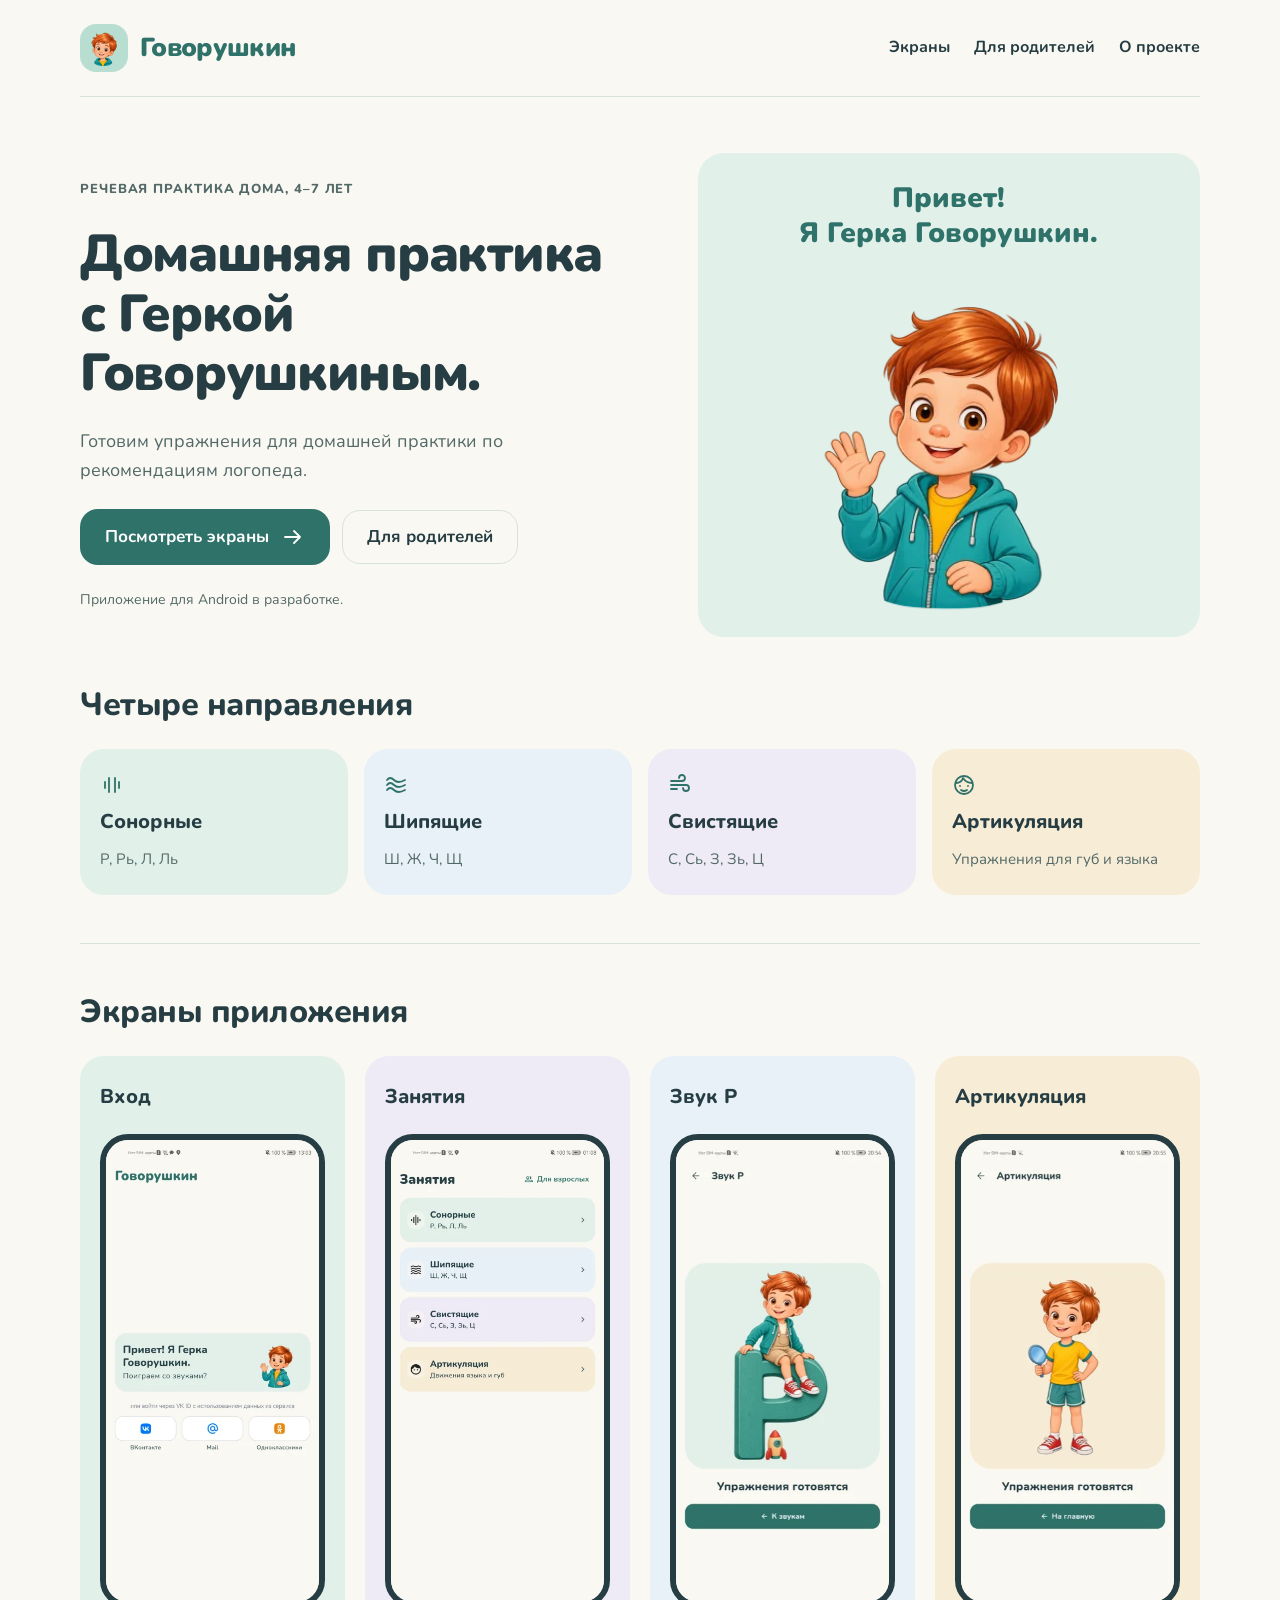
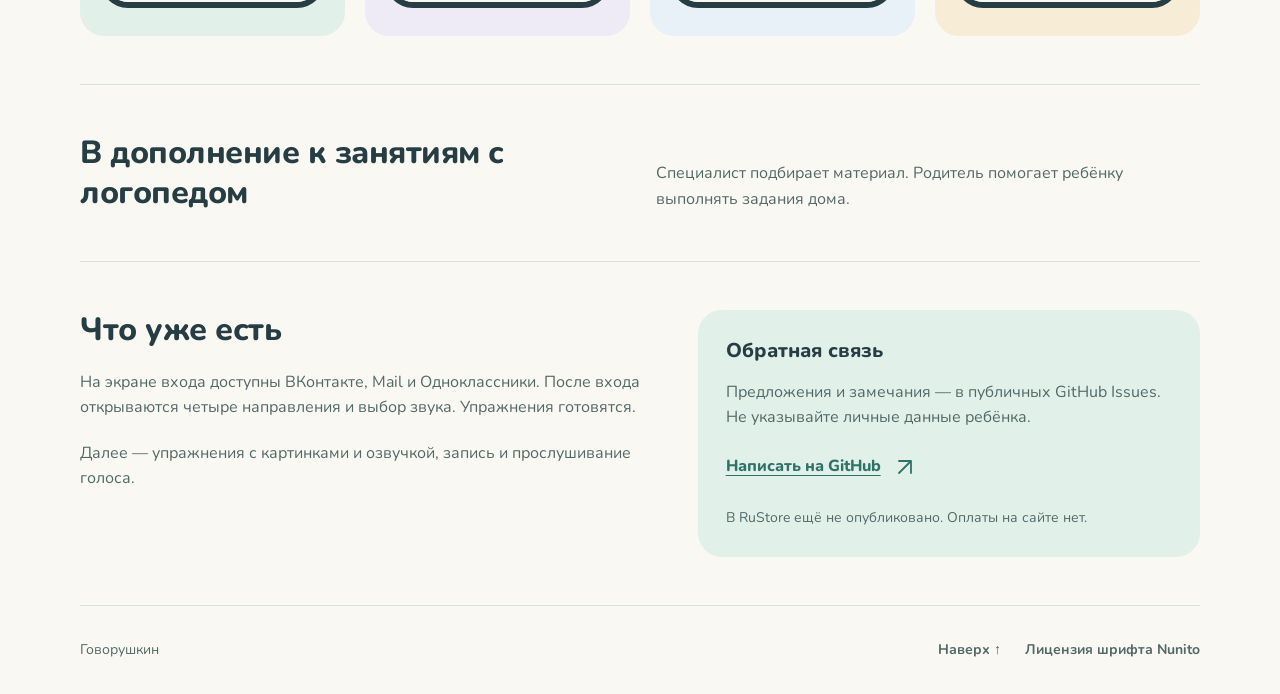
==== public/index.html @ 426e4b07 "docs(site): show native VK ID sign-in" ====
<!doctype html>
<html lang="ru">
  <head>
    <meta charset="utf-8">
    <meta name="viewport" content="width=device-width, initial-scale=1">
    <meta name="color-scheme" content="light dark">
    <meta name="theme-color" content="#faf8f2" media="(prefers-color-scheme: light)">
    <meta name="theme-color" content="#172623" media="(prefers-color-scheme: dark)">
    <title>Говорушкин — домашняя речевая практика</title>
    <meta name="description" content="«Говорушкин» — Android-приложение для домашней речевой практики детей 4–7 лет по рекомендациям логопеда. Проект в разработке.">
    <link rel="canonical" href="https://4ictota.github.io/govorushkin/">
    <meta property="og:type" content="website">
    <meta property="og:locale" content="ru_RU">
    <meta property="og:title" content="Говорушкин — домашняя речевая практика">
    <meta property="og:description" content="Приложение для домашней речевой практики детей 4–7 лет. Вход родителя, знакомство с Геркой Говорушкиным и четыре направления занятий.">
    <meta property="og:url" content="https://4ictota.github.io/govorushkin/">
    <meta property="og:image" content="https://4ictota.github.io/govorushkin/assets/icon.png">
    <meta property="og:image:width" content="192">
    <meta property="og:image:height" content="192">
    <meta property="og:image:alt" content="Герка Говорушкин — рыжий мальчик на мятном фоне">
    <link rel="icon" href="./assets/icon.png" type="image/png">
    <link rel="apple-touch-icon" href="./assets/icon.png">
    <link rel="preload" href="./assets/fonts/Nunito.ttf" as="font" type="font/ttf" crossorigin>
    <link rel="stylesheet" href="./styles.css">
  </head>
  <body id="top">
    <a class="skip-link" href="#main">Перейти к содержанию</a>
    <div class="page-shell">
      <header class="site-header">
        <a class="brand" href="#top" aria-label="Говорушкин — в начало страницы">
          <img src="./assets/icon.png" alt="" width="48" height="48">
          <span>Говорушкин</span>
        </a>
        <nav aria-label="Основная навигация">
          <a href="#screens">Экраны</a>
          <a href="#parents">Для родителей</a>
          <a href="#about">О проекте</a>
        </nav>
      </header>
      <main id="main" tabindex="-1">
        <section class="hero" aria-labelledby="hero-title">
          <div class="hero-copy">
            <p class="eyebrow">Речевая практика дома, 4–7 лет</p>
            <h1 id="hero-title">Домашняя практика<br>с Геркой Говорушкиным.</h1>
            <p class="lead">Готовим упражнения для домашней практики по рекомендациям логопеда.</p>
            <div class="actions">
              <a class="button" href="#screens">Посмотреть экраны <svg viewBox="0 0 24 24" aria-hidden="true"><path d="M4 12h15m-6-6 6 6-6 6"/></svg></a>
              <a class="button button-secondary" href="#parents">Для родителей</a>
            </div>
            <p class="note">Приложение для Android в разработке.</p>
          </div>
          <figure class="character">
            <figcaption>Привет!<br>Я Герка Говорушкин.</figcaption>
            <img src="./assets/hero.webp" alt="Герка Говорушкин приветственно машет рукой" width="360" height="360" fetchpriority="high">
          </figure>
        </section>
        <section class="directions" aria-labelledby="directions-title">
          <h2 id="directions-title">Четыре направления</h2>
          <div class="category-grid">
            <article class="category sonorants">
              <svg viewBox="0 0 24 24" aria-hidden="true"><path d="M5 9v6m4-10v14m6-14v14m4-10v6"/></svg>
              <h3>Сонорные</h3><p>Р, Рь, Л, Ль</p>
            </article>
            <article class="category sibilants">
              <svg viewBox="0 0 24 24" aria-hidden="true"><path d="M3 7q3-4 7 0t11 0M3 12q3-4 7 0t11 0M3 17q3-4 7 0t11 0"/></svg>
              <h3>Шипящие</h3><p>Ш, Ж, Ч, Щ</p>
            </article>
            <article class="category whistling">
              <svg viewBox="0 0 24 24" aria-hidden="true"><path d="M3 8h11a3 3 0 1 0-3-3M3 12h15a3 3 0 1 1-3 3M3 16h6"/></svg>
              <h3>Свистящие</h3><p>С, Сь, З, Зь, Ц</p>
            </article>
            <article class="category articulation">
              <svg viewBox="0 0 24 24" aria-hidden="true"><circle cx="12" cy="12" r="9"/><path d="M4 10c4 0 6-2 7-5 2 3 5 5 9 5M8 13h.01M16 13h.01M9 17q3 2 6 0"/></svg>
              <h3>Артикуляция</h3><p>Упражнения для губ и языка</p>
            </article>
          </div>
        </section>
        <section class="screens section" id="screens" aria-labelledby="screens-title">
          <h2 id="screens-title">Экраны приложения</h2>
          <div class="screen-grid">
            <figure class="screen-card sonorants">
              <figcaption><h3>Вход</h3></figcaption>
              <div class="phone"><img src="./assets/screens/login.webp" alt="Экран входа с приветствием Герки и тремя кнопками: ВКонтакте, Mail и Одноклассники" width="390" height="845" loading="lazy" decoding="async"></div>
            </figure>
            <figure class="screen-card whistling">
              <figcaption><h3>Занятия</h3></figcaption>
              <div class="phone"><img src="./assets/screens/home.webp" alt="Экран Занятия с четырьмя направлениями и кнопкой Для взрослых" width="390" height="845" loading="lazy" decoding="async"></div>
            </figure>
            <figure class="screen-card sibilants">
              <figcaption><h3>Звук Р</h3></figcaption>
              <div class="phone"><img src="./assets/screens/sound.webp" alt="Экран звука Р: Герка Говорушкин с буквой Р и ракетой, надпись Упражнения готовятся" width="323" height="700" loading="lazy" decoding="async"></div>
            </figure>
            <figure class="screen-card articulation">
              <figcaption><h3>Артикуляция</h3></figcaption>
              <div class="phone"><img src="./assets/screens/articulation.webp" alt="Раздел Артикуляция: Герка Говорушкин с зеркалом и надпись Упражнения готовятся" width="323" height="700" loading="lazy" decoding="async"></div>
            </figure>
          </div>
        </section>
        <section class="parents section" id="parents" aria-labelledby="parents-title">
          <div class="section-heading">
            <h2 id="parents-title">В дополнение к занятиям с логопедом</h2>
            <p>Специалист подбирает материал. Родитель помогает ребёнку выполнять задания дома.</p>
          </div>
        </section>
        <section class="about section" id="about" aria-labelledby="about-title">
          <div class="about-copy">
            <h2 id="about-title">Что уже есть</h2>
            <p>На экране входа доступны ВКонтакте, Mail и Одноклассники. После входа открываются четыре направления и выбор звука. Упражнения готовятся.</p>
            <p>Далее — упражнения с картинками и озвучкой, запись и прослушивание голоса.</p>
          </div>
          <div class="project-note" id="contact">
            <h3>Обратная связь</h3>
            <p>Предложения и замечания — в публичных GitHub Issues. Не указывайте личные данные ребёнка.</p>
            <a class="text-link" href="https://github.com/4ICTOTA/govorushkin/issues/new">Написать на GitHub <svg viewBox="0 0 24 24" aria-hidden="true"><path d="M6 18 18 6M6 6h12v12"/></svg></a>
            <p class="note">В RuStore ещё не опубликовано. Оплаты на сайте нет.</p>
          </div>
        </section>
      </main>
      <footer class="site-footer">
        <span>Говорушкин</span>
        <div><a href="#top">Наверх ↑</a><a href="./licenses.html">Лицензия шрифта Nunito</a></div>
      </footer>
    </div>
  </body>
</html>
---- public/styles.css ----
@font-face {
  font-family: Nunito;
  src: url("./assets/fonts/Nunito.ttf") format("truetype");
  font-style: normal;
  font-weight: 200 1000;
  font-display: swap;
}

:root {
  color-scheme: light dark;
  --background: #faf8f2;
  --ink: #263e43;
  --muted: #526968;
  --primary: #2f726a;
  --on-primary: #fff;
  --mint: #e2f0ea;
  --blue: #e8f1f8;
  --lilac: #eeeaf6;
  --sand: #f7ecd6;
  --line: #d8e2dc;
  --card-radius: 24px;
  font: 400 100%/1.6 Nunito, sans-serif;
  background: var(--background);
  color: var(--ink);
}

@media (prefers-color-scheme: dark) {
  :root {
    --background: #172623;
    --ink: #e3efe9;
    --muted: #bdcfc7;
    --primary: #98d5c8;
    --on-primary: #173d37;
    --mint: #28443c;
    --blue: #293d4b;
    --lilac: #3a344b;
    --sand: #473f2c;
    --line: #3d554e;
  }
}

* { box-sizing: border-box; }
body, h1, h2, h3, p, figure { margin: 0; }
img { display: block; max-width: 100%; height: auto; }
a { color: inherit; text-underline-offset: .25em; }
h1, h2, h3, p, a { overflow-wrap: anywhere; }
h1 { font-size: clamp(2rem, 4.2vw, 3.25rem); font-weight: 900; line-height: 1.15; letter-spacing: -.025em; }
h2 { font-size: clamp(1.625rem, 3vw, 2rem); font-weight: 800; line-height: 1.25; letter-spacing: -.015em; }
h3 { font-size: 1.25rem; font-weight: 800; line-height: 1.3; }
p { color: var(--muted); }
svg { width: 24px; height: 24px; flex: none; fill: none; stroke: currentColor; stroke-width: 1.8; stroke-linecap: round; stroke-linejoin: round; }
a:focus-visible { outline: 3px solid var(--primary); outline-offset: 5px; border-radius: 6px; }
section, #main, #contact { scroll-margin-top: 24px; }
#main:focus { outline: none; }
.page-shell { width: min(100% - 64px, 1120px); margin-inline: auto; }
.skip-link { position: absolute; top: 12px; left: 16px; z-index: 2; padding: 12px 18px; background: var(--background); border: 2px solid var(--primary); border-radius: 12px; transform: translateY(-180%); font-weight: 700; }
.skip-link:focus { transform: translateY(0); }
.site-header { display: flex; justify-content: space-between; align-items: center; flex-wrap: wrap; gap: 12px 24px; padding-block: 24px; border-bottom: 1px solid var(--line); }
.brand { display: inline-flex; align-items: center; gap: 12px; min-width: 0; max-width: 100%; min-height: 48px; color: var(--primary); text-decoration: none; font-size: 1.625rem; font-weight: 900; line-height: 1.2; letter-spacing: -.025em; }
.brand img { width: 48px; height: 48px; flex: none; border-radius: 16px; }
.brand span { min-width: 0; }
nav, .site-footer > div { display: flex; flex-wrap: wrap; align-items: center; gap: 8px 24px; }
nav a, .site-footer a { display: inline-flex; align-items: center; min-height: 48px; text-decoration: none; font-weight: 700; }
nav a:hover, .site-footer a:hover, .text-link:hover { text-decoration: underline; }
.hero { display: grid; grid-template-columns: 1.15fr 1fr; gap: 40px; align-items: center; padding-block: 56px 48px; }
.hero-copy { display: flex; flex-direction: column; align-items: flex-start; gap: 24px; min-width: 0; }
.eyebrow { font-size: .8125rem; font-weight: 800; letter-spacing: .07em; text-transform: uppercase; }
.lead { font-size: 1.125rem; max-width: 32rem; }
.actions { display: flex; align-items: center; flex-wrap: wrap; gap: 12px; }
.button { display: inline-flex; align-items: center; justify-content: center; gap: 12px; max-width: 100%; min-height: 48px; padding: 15px 24px; border: 1px solid transparent; border-radius: 18px; background: var(--primary); color: var(--on-primary); text-decoration: none; font-size: 1.0625rem; font-weight: 700; line-height: 1.3; }
.button:hover { text-decoration: underline; text-underline-offset: .2em; }
.button-secondary { background: transparent; color: var(--ink); border-color: var(--line); }
.note { font-size: .875rem; }
.character { display: flex; flex-direction: column; align-items: center; justify-content: flex-end; align-self: stretch; background: var(--mint); border-radius: 26px; padding: 28px 20px 0; min-width: 0; }
.character figcaption { color: var(--primary); text-align: center; font-size: clamp(1.375rem, 2.5vw, 1.75rem); font-weight: 900; line-height: 1.25; }
.character img { width: min(100%, 370px); margin-top: 16px; }
.category-grid { display: grid; grid-template-columns: repeat(4, minmax(0, 1fr)); gap: 16px; margin-top: 24px; }
.category { display: grid; grid-template-rows: 24px auto 1fr; gap: 12px; padding: 24px 20px; border-radius: var(--card-radius); min-width: 0; }
.category svg { color: var(--primary); }
.category p { font-size: .9375rem; }
.sonorants { background: var(--mint); }
.sibilants { background: var(--blue); }
.whistling { background: var(--lilac); }
.articulation { background: var(--sand); }
.section { border-top: 1px solid var(--line); margin-top: 48px; padding-top: 48px; }
.section-heading { display: grid; grid-template-columns: 1fr 1fr; gap: 32px; align-items: end; }
.screens > h2 { margin-bottom: 24px; }
.screen-grid { display: grid; grid-template-columns: repeat(4, minmax(0, 1fr)); gap: 20px; }
.screen-card { display: flex; flex-direction: column; align-items: center; gap: 24px; min-width: 0; padding: 28px 20px; border-radius: var(--card-radius); }
.screen-card figcaption { width: 100%; flex: 1; }
.phone { width: min(100%, 238px); overflow: hidden; border: 6px solid #263e43; border-radius: 28px; background: #faf8f2; }
.phone img { width: 100%; }
.about { display: grid; grid-template-columns: 1.15fr 1fr; gap: 40px; align-items: start; padding-bottom: 48px; }
.about-copy > p { margin-top: 20px; }
.project-note { border-radius: var(--card-radius); background: var(--mint); padding: 28px; }
.project-note p { margin-top: 16px; }
.text-link { display: inline-flex; align-items: center; gap: 12px; min-height: 48px; max-width: 100%; color: var(--primary); font-weight: 800; margin-top: 12px; }
.site-footer { display: flex; align-items: center; justify-content: space-between; flex-wrap: wrap; gap: 12px 24px; padding-block: 20px; border-top: 1px solid var(--line); font-size: .875rem; color: var(--muted); }

.license-page { padding-block: 40px; }
.license-page > * + * { margin-top: 24px; }
.license-page pre { white-space: pre-wrap; overflow-wrap: anywhere; font: inherit; font-size: .9375rem; color: var(--muted); max-width: 52rem; }

@media (max-width: 60rem) {
  .category-grid, .screen-grid { grid-template-columns: repeat(2, minmax(0, 1fr)); }
  .hero { gap: 28px; }
  .actions { align-items: stretch; }
  .screen-card { padding: 24px 16px; }
}

@media (max-width: 45rem) {
  .page-shell { width: min(100% - 40px, 1120px); }
  .site-header { padding-block: 16px; gap: 12px; }
  nav { gap: 8px 20px; }
  .hero { grid-template-columns: 1fr; gap: 28px; padding-block: 32px; }
  .character { padding-top: 24px; }
  .character img { width: min(100%, 300px); }
  .section-heading, .screen-grid, .about { grid-template-columns: 1fr; gap: 24px; }
  .section-heading { align-items: start; }
  .section { padding-top: 32px; margin-top: 32px; }
  .screen-card { padding: 28px 24px; }
  .screen-card figcaption { text-align: center; }
  .phone { width: min(100%, 260px); }
  .about { padding-bottom: 32px; }
}

@media (max-width: 24rem) {
  .category-grid { grid-template-columns: 1fr; }
  .category { padding: 24px; }
  .actions { width: 100%; flex-direction: column; }
  .project-note { padding: 24px; }
}

@media (forced-colors: active) {
  .button, .category, .character, .project-note, .screen-card { border: 1px solid CanvasText; }
}
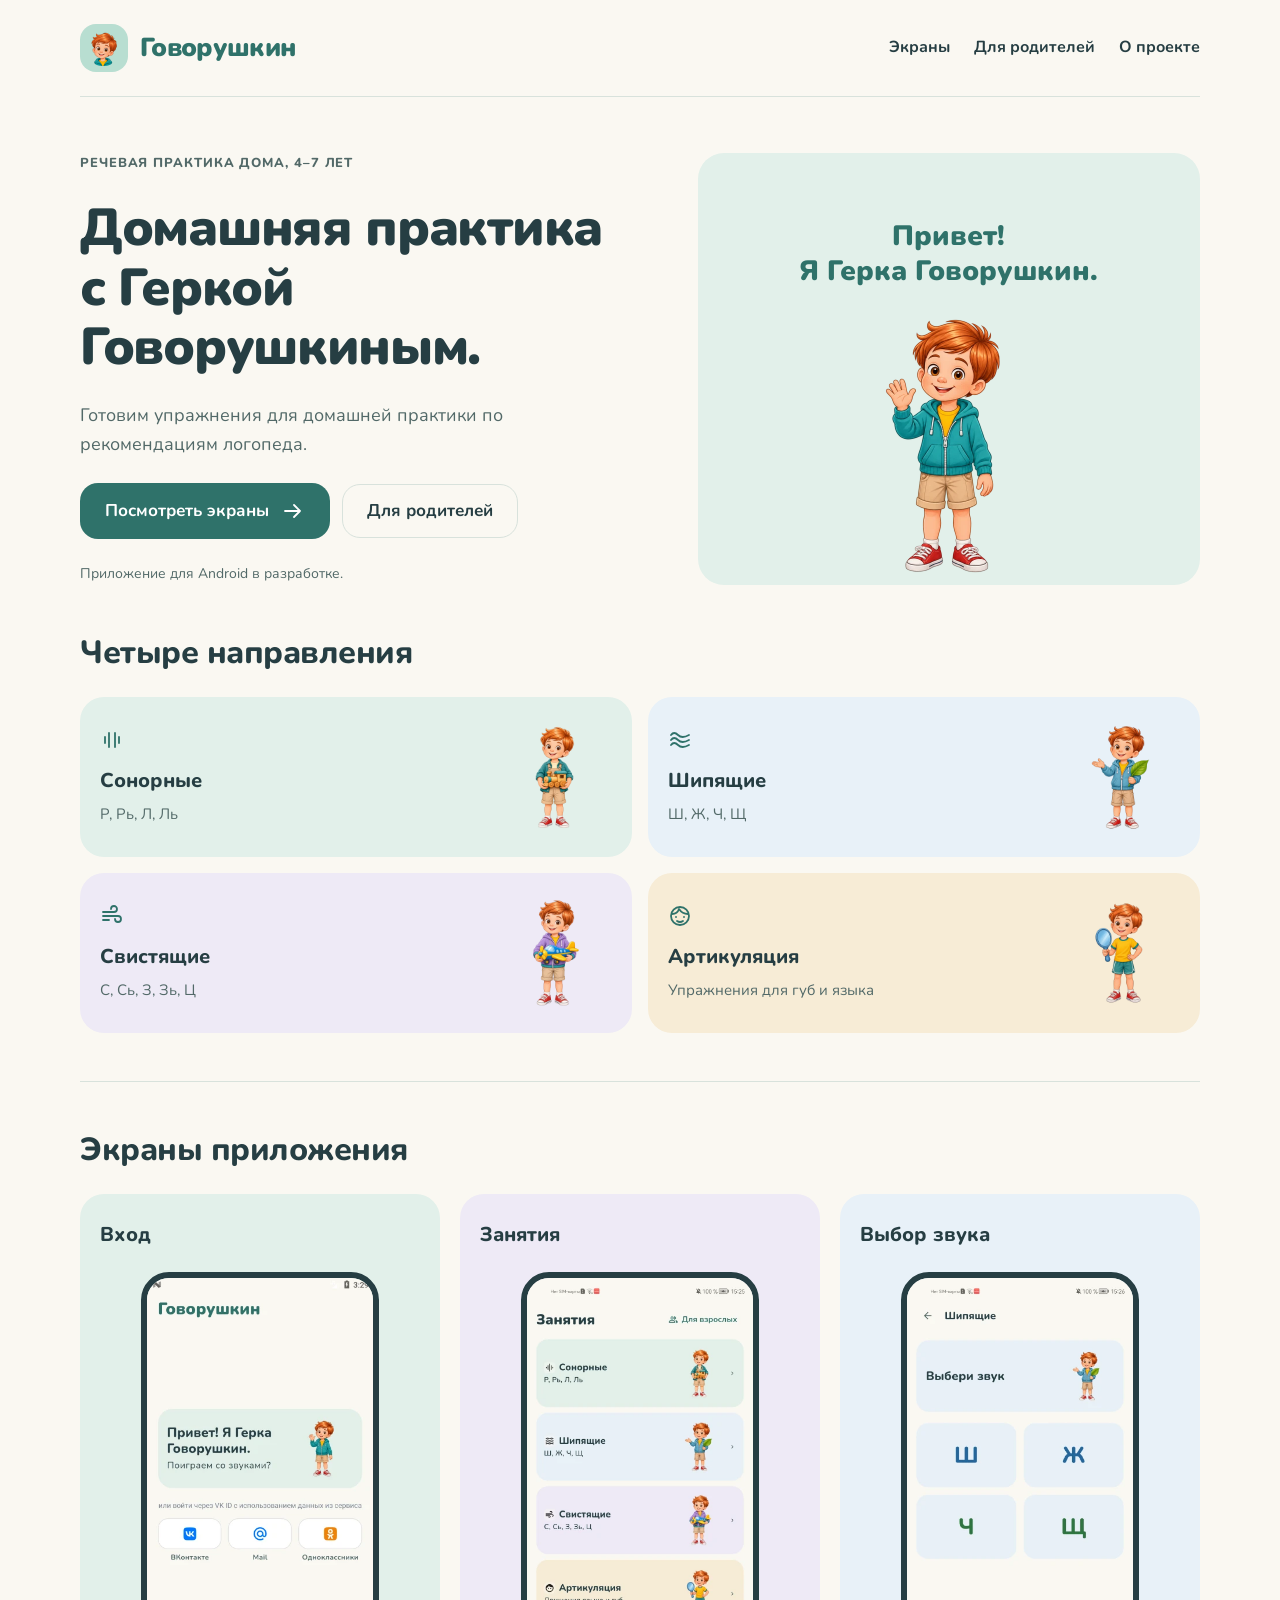
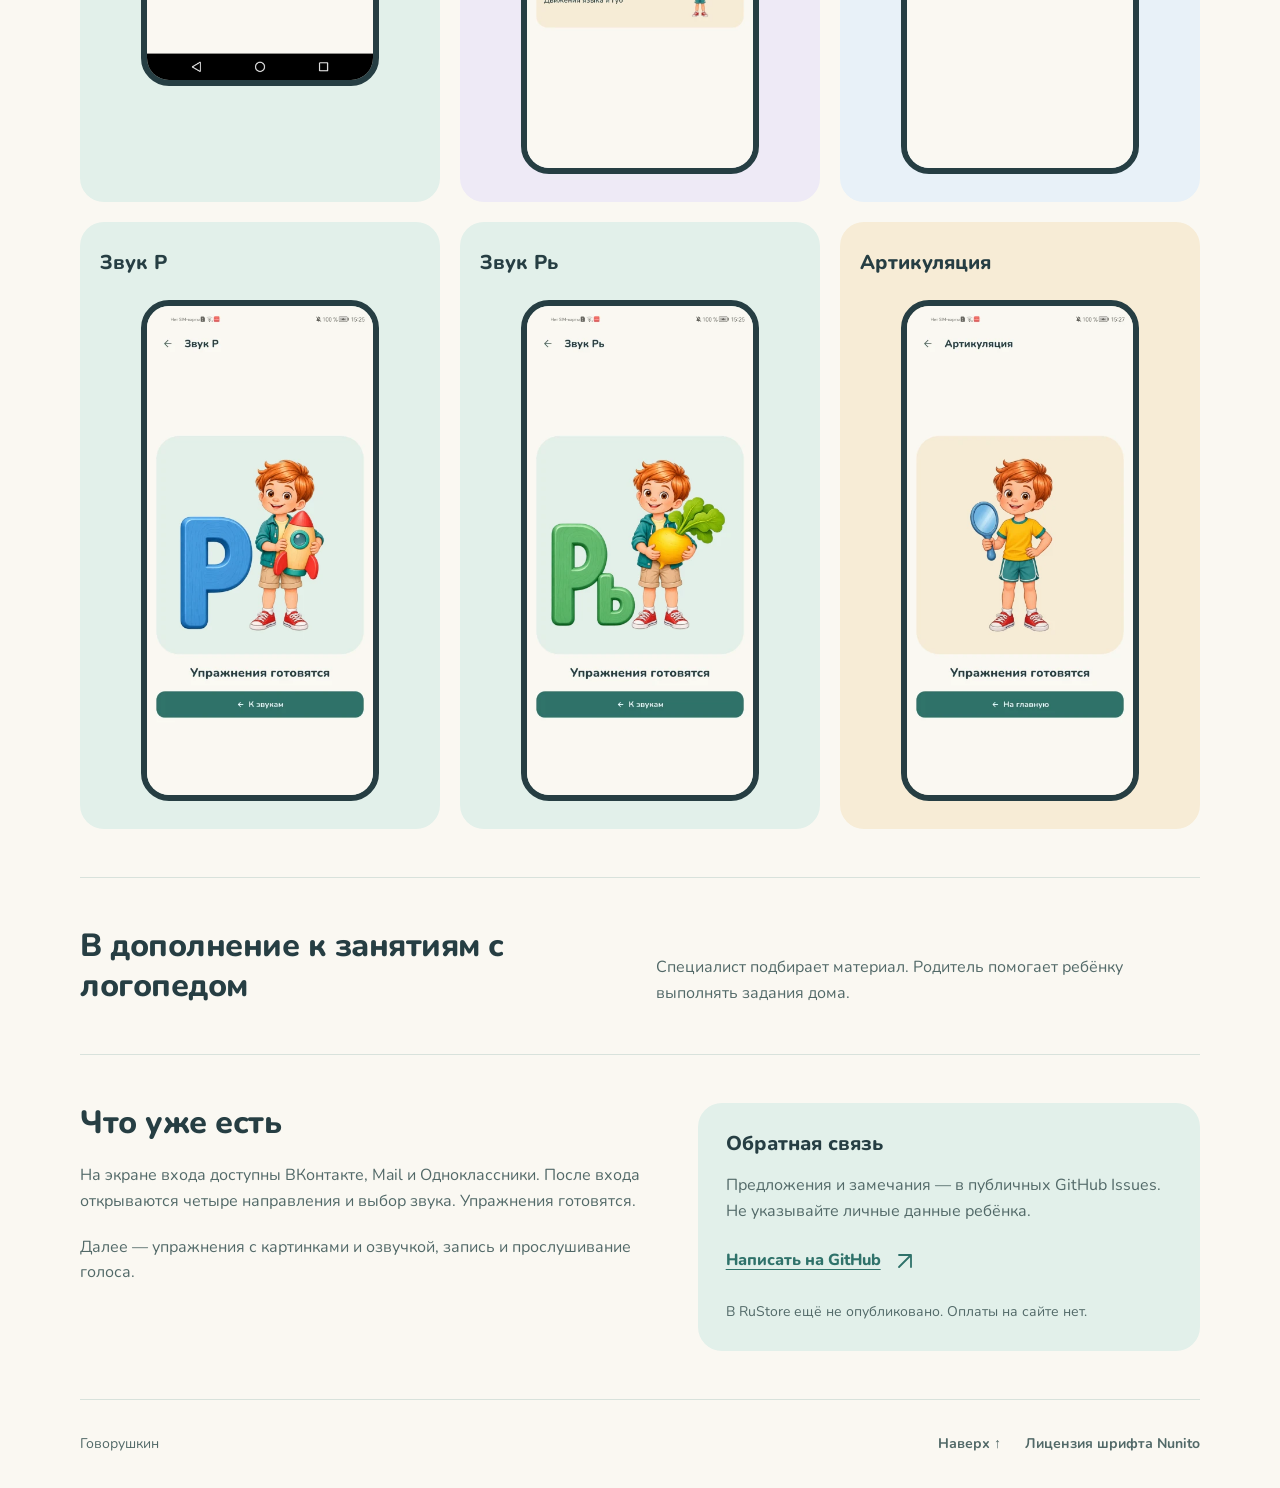
==== commit e2ef35c3: "feat(site): sync redesigned artwork and app screens" ====
--- a/public/index.html
+++ b/public/index.html
@@ -58,20 +58,32 @@
           <h2 id="directions-title">Четыре направления</h2>
           <div class="category-grid">
             <article class="category sonorants">
-              <svg viewBox="0 0 24 24" aria-hidden="true"><path d="M5 9v6m4-10v14m6-14v14m4-10v6"/></svg>
-              <h3>Сонорные</h3><p>Р, Рь, Л, Ль</p>
+              <div class="category-copy">
+                <svg viewBox="0 0 24 24" aria-hidden="true"><path d="M5 9v6m4-10v14m6-14v14m4-10v6"/></svg>
+                <h3>Сонорные</h3><p>Р, Рь, Л, Ль</p>
+              </div>
+              <img class="category-hero" src="./assets/directions/sonorants.webp" alt="" width="112" height="112" loading="lazy" decoding="async">
             </article>
             <article class="category sibilants">
-              <svg viewBox="0 0 24 24" aria-hidden="true"><path d="M3 7q3-4 7 0t11 0M3 12q3-4 7 0t11 0M3 17q3-4 7 0t11 0"/></svg>
-              <h3>Шипящие</h3><p>Ш, Ж, Ч, Щ</p>
+              <div class="category-copy">
+                <svg viewBox="0 0 24 24" aria-hidden="true"><path d="M3 7q3-4 7 0t11 0M3 12q3-4 7 0t11 0M3 17q3-4 7 0t11 0"/></svg>
+                <h3>Шипящие</h3><p>Ш, Ж, Ч, Щ</p>
+              </div>
+              <img class="category-hero" src="./assets/directions/sibilants.webp" alt="" width="112" height="112" loading="lazy" decoding="async">
             </article>
             <article class="category whistling">
-              <svg viewBox="0 0 24 24" aria-hidden="true"><path d="M3 8h11a3 3 0 1 0-3-3M3 12h15a3 3 0 1 1-3 3M3 16h6"/></svg>
-              <h3>Свистящие</h3><p>С, Сь, З, Зь, Ц</p>
+              <div class="category-copy">
+                <svg viewBox="0 0 24 24" aria-hidden="true"><path d="M3 8h11a3 3 0 1 0-3-3M3 12h15a3 3 0 1 1-3 3M3 16h6"/></svg>
+                <h3>Свистящие</h3><p>С, Сь, З, Зь, Ц</p>
+              </div>
+              <img class="category-hero" src="./assets/directions/whistling.webp" alt="" width="112" height="112" loading="lazy" decoding="async">
             </article>
             <article class="category articulation">
-              <svg viewBox="0 0 24 24" aria-hidden="true"><circle cx="12" cy="12" r="9"/><path d="M4 10c4 0 6-2 7-5 2 3 5 5 9 5M8 13h.01M16 13h.01M9 17q3 2 6 0"/></svg>
-              <h3>Артикуляция</h3><p>Упражнения для губ и языка</p>
+              <div class="category-copy">
+                <svg viewBox="0 0 24 24" aria-hidden="true"><circle cx="12" cy="12" r="9"/><path d="M4 10c4 0 6-2 7-5 2 3 5 5 9 5M8 13h.01M16 13h.01M9 17q3 2 6 0"/></svg>
+                <h3>Артикуляция</h3><p>Упражнения для губ и языка</p>
+              </div>
+              <img class="category-hero" src="./assets/directions/articulation.webp" alt="" width="112" height="112" loading="lazy" decoding="async">
             </article>
           </div>
         </section>
@@ -80,19 +92,27 @@
           <div class="screen-grid">
             <figure class="screen-card sonorants">
               <figcaption><h3>Вход</h3></figcaption>
-              <div class="phone"><img src="./assets/screens/login.webp" alt="Экран входа с приветствием Герки и тремя кнопками: ВКонтакте, Mail и Одноклассники" width="390" height="845" loading="lazy" decoding="async"></div>
+              <div class="phone"><img src="./assets/screens/login.webp" alt="Экран входа с приветствием Герки и тремя кнопками: ВКонтакте, Mail и Одноклассники" width="390" height="694" loading="lazy" decoding="async"></div>
             </figure>
             <figure class="screen-card whistling">
               <figcaption><h3>Занятия</h3></figcaption>
               <div class="phone"><img src="./assets/screens/home.webp" alt="Экран Занятия с четырьмя направлениями и кнопкой Для взрослых" width="390" height="845" loading="lazy" decoding="async"></div>
             </figure>
             <figure class="screen-card sibilants">
+              <figcaption><h3>Выбор звука</h3></figcaption>
+              <div class="phone"><img src="./assets/screens/selection.webp" alt="Выбор шипящих: Ш и Ж синие, Ч и Щ зелёные" width="390" height="845" loading="lazy" decoding="async"></div>
+            </figure>
+            <figure class="screen-card sonorants">
               <figcaption><h3>Звук Р</h3></figcaption>
-              <div class="phone"><img src="./assets/screens/sound.webp" alt="Экран звука Р: Герка Говорушкин с буквой Р и ракетой, надпись Упражнения готовятся" width="323" height="700" loading="lazy" decoding="async"></div>
+              <div class="phone"><img src="./assets/screens/sound.webp" alt="Звук Р: Герка с синей буквой Р и игрушечной ракетой, упражнения готовятся" width="390" height="845" loading="lazy" decoding="async"></div>
+            </figure>
+            <figure class="screen-card sonorants">
+              <figcaption><h3>Звук Рь</h3></figcaption>
+              <div class="phone"><img src="./assets/screens/soft-sound.webp" alt="Звук Рь: Герка с зелёной буквой Рь и репкой, упражнения готовятся" width="390" height="845" loading="lazy" decoding="async"></div>
             </figure>
             <figure class="screen-card articulation">
               <figcaption><h3>Артикуляция</h3></figcaption>
-              <div class="phone"><img src="./assets/screens/articulation.webp" alt="Раздел Артикуляция: Герка Говорушкин с зеркалом и надпись Упражнения готовятся" width="323" height="700" loading="lazy" decoding="async"></div>
+              <div class="phone"><img src="./assets/screens/articulation.webp" alt="Раздел Артикуляция: Герка Говорушкин с зеркалом и надпись Упражнения готовятся" width="390" height="845" loading="lazy" decoding="async"></div>
             </figure>
           </div>
         </section>
--- a/public/styles.css
+++ b/public/styles.css
@@ -73,9 +73,12 @@
 .note { font-size: .875rem; }
 .character { display: flex; flex-direction: column; align-items: center; justify-content: flex-end; align-self: stretch; background: var(--mint); border-radius: 26px; padding: 28px 20px 0; min-width: 0; }
 .character figcaption { color: var(--primary); text-align: center; font-size: clamp(1.375rem, 2.5vw, 1.75rem); font-weight: 900; line-height: 1.25; }
-.character img { width: min(100%, 370px); margin-top: 16px; }
-.category-grid { display: grid; grid-template-columns: repeat(4, minmax(0, 1fr)); gap: 16px; margin-top: 24px; }
-.category { display: grid; grid-template-rows: 24px auto 1fr; gap: 12px; padding: 24px 20px; border-radius: var(--card-radius); min-width: 0; }
+.character img { width: min(100%, 280px); margin-top: 16px; }
+.category-grid { display: grid; grid-template-columns: repeat(2, minmax(0, 1fr)); gap: 16px; margin-top: 24px; }
+.category { display: flex; flex-wrap: wrap; align-items: center; gap: 16px; padding: 24px 20px; border-radius: var(--card-radius); min-width: 0; }
+.category-copy { flex: 1 1 180px; min-width: 0; }
+.category-copy > * + * { margin-top: 8px; }
+.category .category-hero { width: 112px; height: 112px; object-fit: contain; flex: 0 0 112px; margin-left: auto; }
 .category svg { color: var(--primary); }
 .category p { font-size: .9375rem; }
 .sonorants { background: var(--mint); }
@@ -85,9 +88,9 @@
 .section { border-top: 1px solid var(--line); margin-top: 48px; padding-top: 48px; }
 .section-heading { display: grid; grid-template-columns: 1fr 1fr; gap: 32px; align-items: end; }
 .screens > h2 { margin-bottom: 24px; }
-.screen-grid { display: grid; grid-template-columns: repeat(4, minmax(0, 1fr)); gap: 20px; }
+.screen-grid { display: grid; grid-template-columns: repeat(3, minmax(0, 1fr)); gap: 20px; }
 .screen-card { display: flex; flex-direction: column; align-items: center; gap: 24px; min-width: 0; padding: 28px 20px; border-radius: var(--card-radius); }
-.screen-card figcaption { width: 100%; flex: 1; }
+.screen-card figcaption { width: 100%; }
 .phone { width: min(100%, 238px); overflow: hidden; border: 6px solid #263e43; border-radius: 28px; background: #faf8f2; }
 .phone img { width: 100%; }
 .about { display: grid; grid-template-columns: 1.15fr 1fr; gap: 40px; align-items: start; padding-bottom: 48px; }
@@ -114,8 +117,8 @@
   nav { gap: 8px 20px; }
   .hero { grid-template-columns: 1fr; gap: 28px; padding-block: 32px; }
   .character { padding-top: 24px; }
-  .character img { width: min(100%, 300px); }
-  .section-heading, .screen-grid, .about { grid-template-columns: 1fr; gap: 24px; }
+  .character img { width: min(100%, 240px); }
+  .category-grid, .section-heading, .screen-grid, .about { grid-template-columns: 1fr; gap: 24px; }
   .section-heading { align-items: start; }
   .section { padding-top: 32px; margin-top: 32px; }
   .screen-card { padding: 28px 24px; }
@@ -125,7 +128,6 @@
 }
 
 @media (max-width: 24rem) {
-  .category-grid { grid-template-columns: 1fr; }
   .category { padding: 24px; }
   .actions { width: 100%; flex-direction: column; }
   .project-note { padding: 24px; }
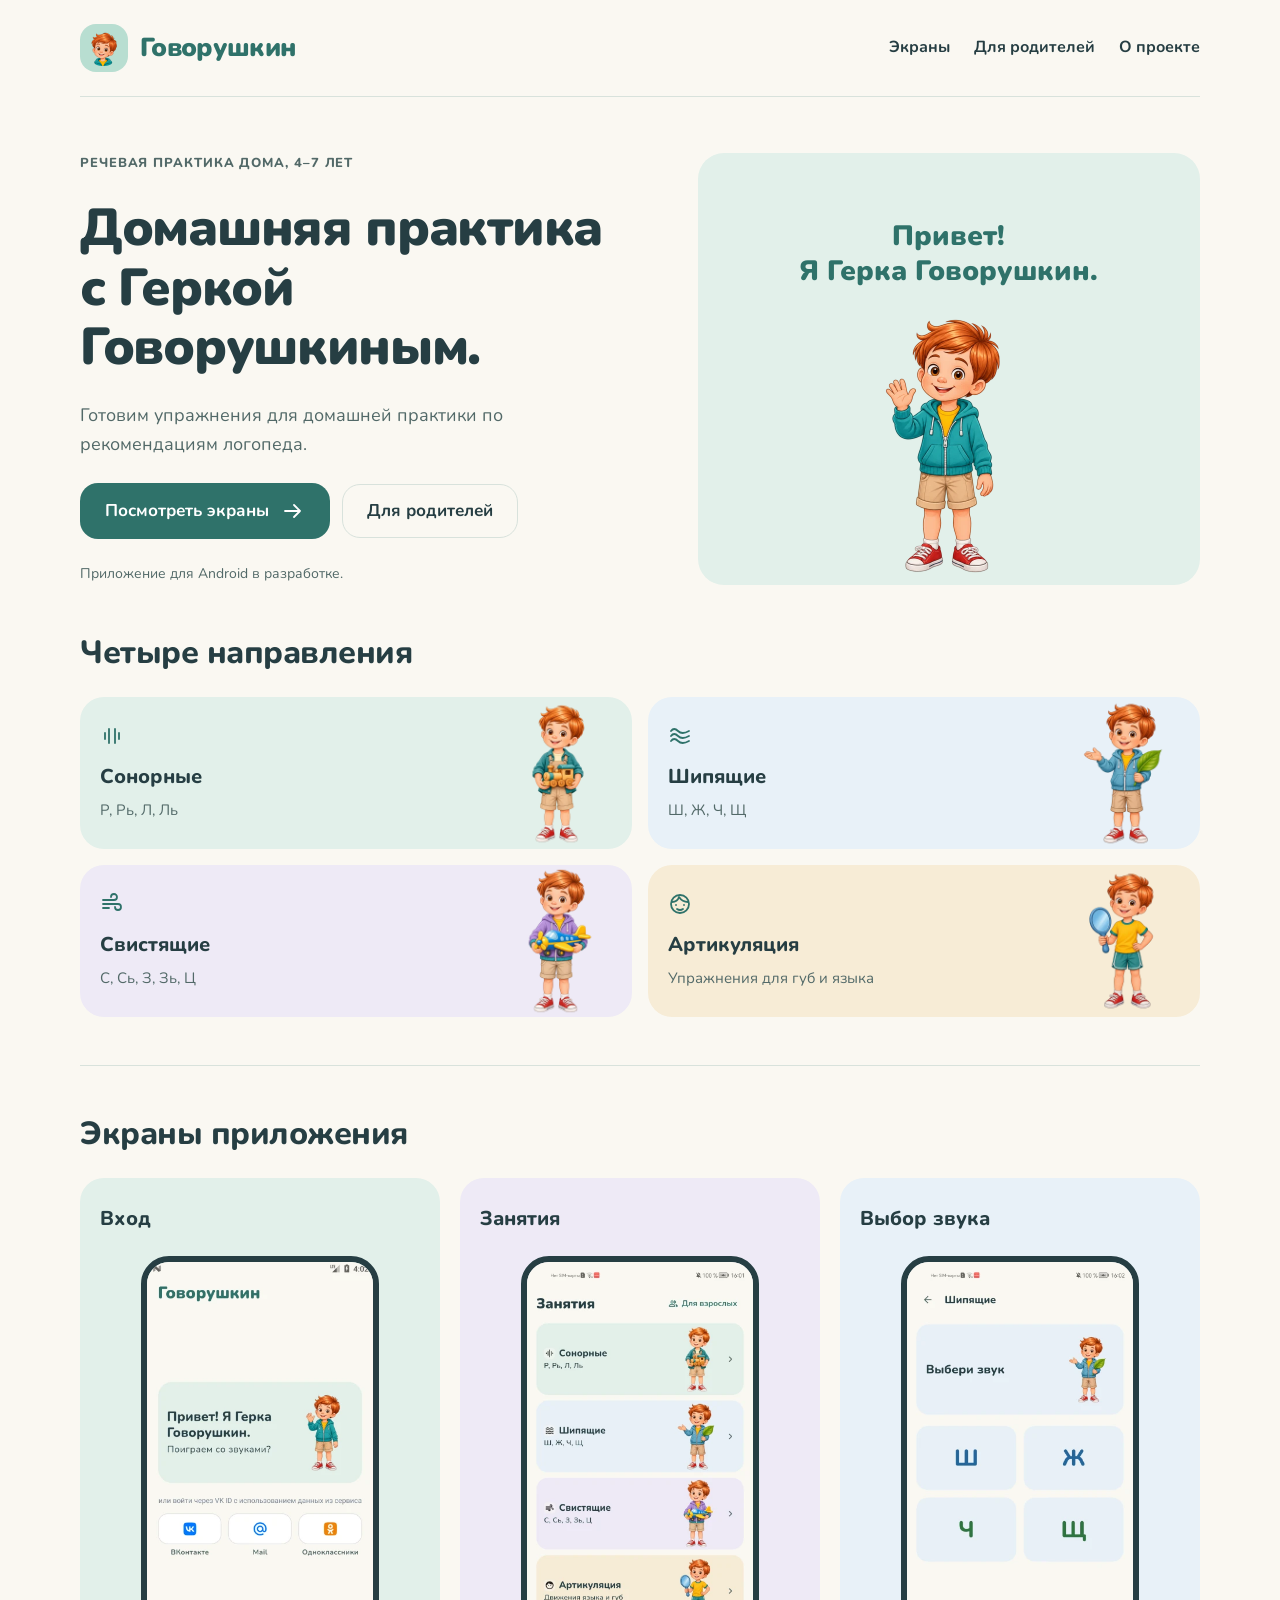
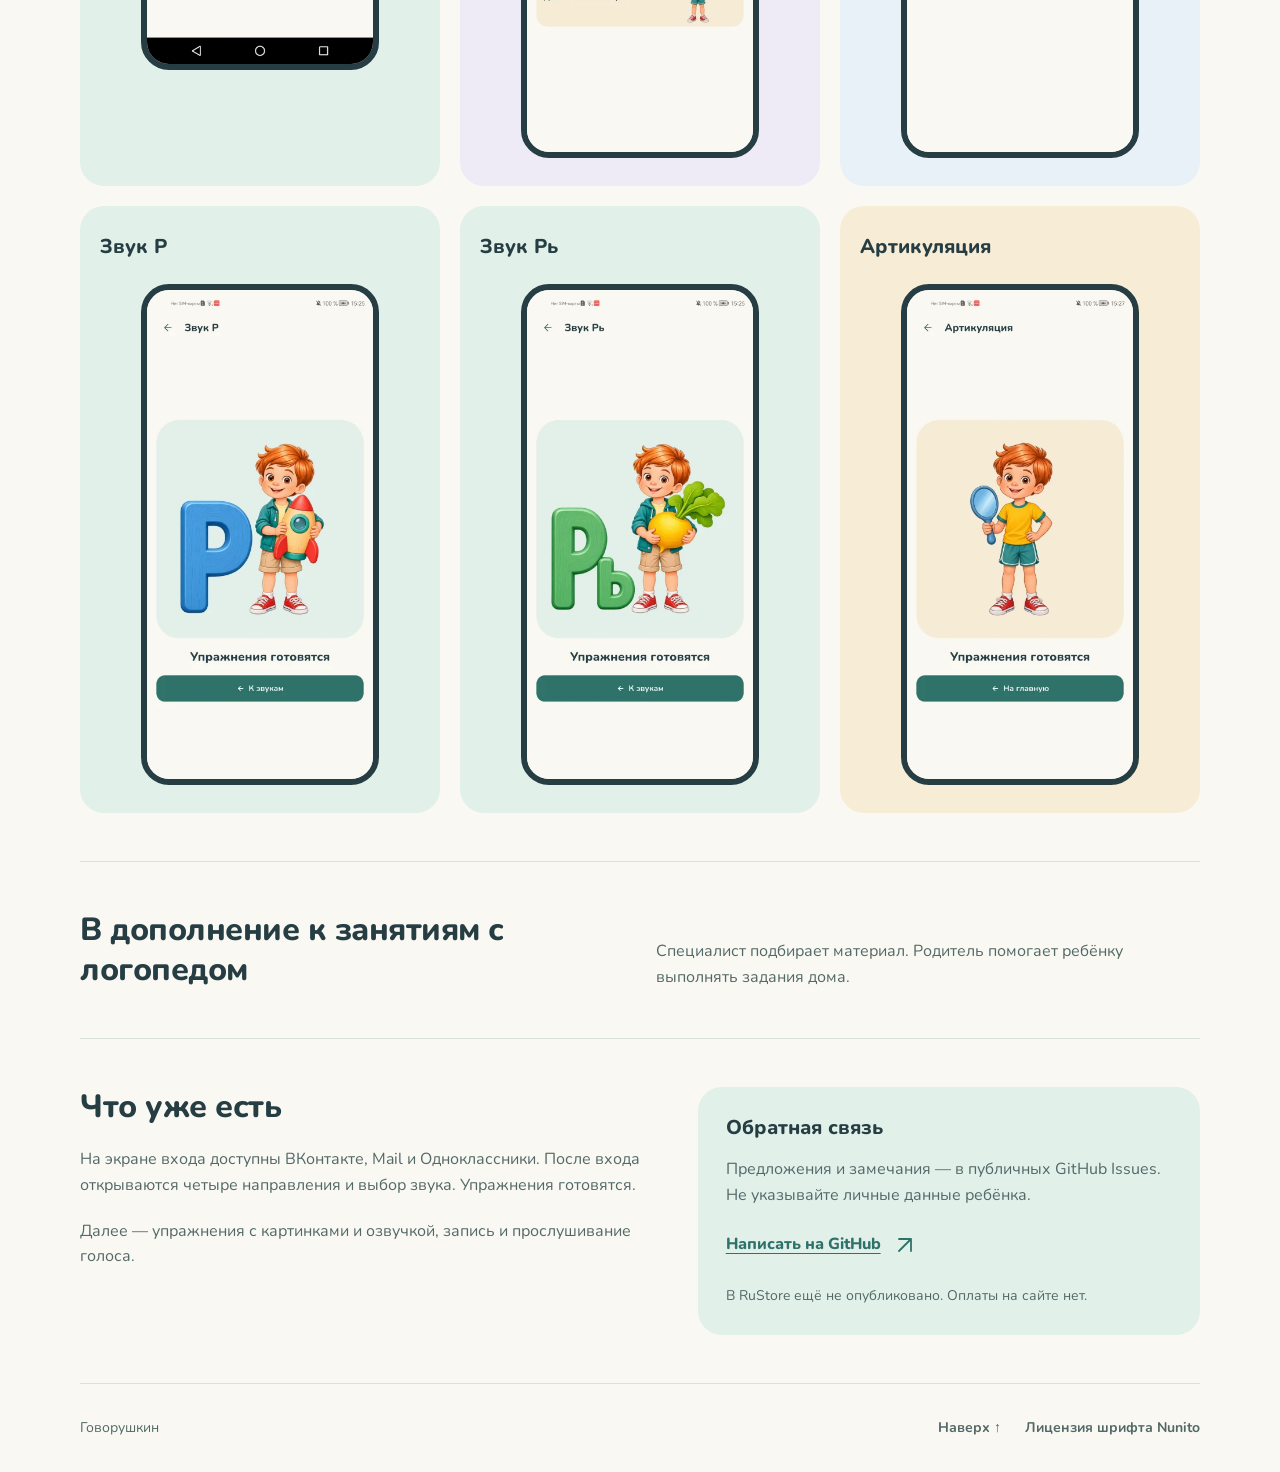
==== commit 776604ff: "fix(site): enlarge card scenes and refresh Android screens" ====
--- a/public/index.html
+++ b/public/index.html
@@ -62,28 +62,28 @@
                 <svg viewBox="0 0 24 24" aria-hidden="true"><path d="M5 9v6m4-10v14m6-14v14m4-10v6"/></svg>
                 <h3>Сонорные</h3><p>Р, Рь, Л, Ль</p>
               </div>
-              <img class="category-hero" src="./assets/directions/sonorants.webp" alt="" width="112" height="112" loading="lazy" decoding="async">
+              <img class="category-hero" src="./assets/directions/sonorants.webp" alt="" width="104" height="152" loading="lazy" decoding="async">
             </article>
             <article class="category sibilants">
               <div class="category-copy">
                 <svg viewBox="0 0 24 24" aria-hidden="true"><path d="M3 7q3-4 7 0t11 0M3 12q3-4 7 0t11 0M3 17q3-4 7 0t11 0"/></svg>
                 <h3>Шипящие</h3><p>Ш, Ж, Ч, Щ</p>
               </div>
-              <img class="category-hero" src="./assets/directions/sibilants.webp" alt="" width="112" height="112" loading="lazy" decoding="async">
+              <img class="category-hero" src="./assets/directions/sibilants.webp" alt="" width="104" height="152" loading="lazy" decoding="async">
             </article>
             <article class="category whistling">
               <div class="category-copy">
                 <svg viewBox="0 0 24 24" aria-hidden="true"><path d="M3 8h11a3 3 0 1 0-3-3M3 12h15a3 3 0 1 1-3 3M3 16h6"/></svg>
                 <h3>Свистящие</h3><p>С, Сь, З, Зь, Ц</p>
               </div>
-              <img class="category-hero" src="./assets/directions/whistling.webp" alt="" width="112" height="112" loading="lazy" decoding="async">
+              <img class="category-hero" src="./assets/directions/whistling.webp" alt="" width="104" height="152" loading="lazy" decoding="async">
             </article>
             <article class="category articulation">
               <div class="category-copy">
                 <svg viewBox="0 0 24 24" aria-hidden="true"><circle cx="12" cy="12" r="9"/><path d="M4 10c4 0 6-2 7-5 2 3 5 5 9 5M8 13h.01M16 13h.01M9 17q3 2 6 0"/></svg>
                 <h3>Артикуляция</h3><p>Упражнения для губ и языка</p>
               </div>
-              <img class="category-hero" src="./assets/directions/articulation.webp" alt="" width="112" height="112" loading="lazy" decoding="async">
+              <img class="category-hero" src="./assets/directions/articulation.webp" alt="" width="104" height="152" loading="lazy" decoding="async">
             </article>
           </div>
         </section>
--- a/public/styles.css
+++ b/public/styles.css
@@ -75,10 +75,10 @@
 .character figcaption { color: var(--primary); text-align: center; font-size: clamp(1.375rem, 2.5vw, 1.75rem); font-weight: 900; line-height: 1.25; }
 .character img { width: min(100%, 280px); margin-top: 16px; }
 .category-grid { display: grid; grid-template-columns: repeat(2, minmax(0, 1fr)); gap: 16px; margin-top: 24px; }
-.category { display: flex; flex-wrap: wrap; align-items: center; gap: 16px; padding: 24px 20px; border-radius: var(--card-radius); min-width: 0; }
-.category-copy { flex: 1 1 180px; min-width: 0; }
+.category { display: flex; flex-wrap: wrap; align-items: center; gap: 16px; padding: 0 20px; border-radius: var(--card-radius); min-width: 0; min-height: 152px; }
+.category-copy { flex: 1 1 10rem; min-width: 0; padding-block: 24px; }
 .category-copy > * + * { margin-top: 8px; }
-.category .category-hero { width: 112px; height: 112px; object-fit: contain; flex: 0 0 112px; margin-left: auto; }
+.category .category-hero { width: 104px; height: 152px; object-fit: cover; flex: 0 0 104px; margin-left: auto; }
 .category svg { color: var(--primary); }
 .category p { font-size: .9375rem; }
 .sonorants { background: var(--mint); }
@@ -128,7 +128,7 @@
 }
 
 @media (max-width: 24rem) {
-  .category { padding: 24px; }
+  .category { padding-inline: 24px; }
   .actions { width: 100%; flex-direction: column; }
   .project-note { padding: 24px; }
 }
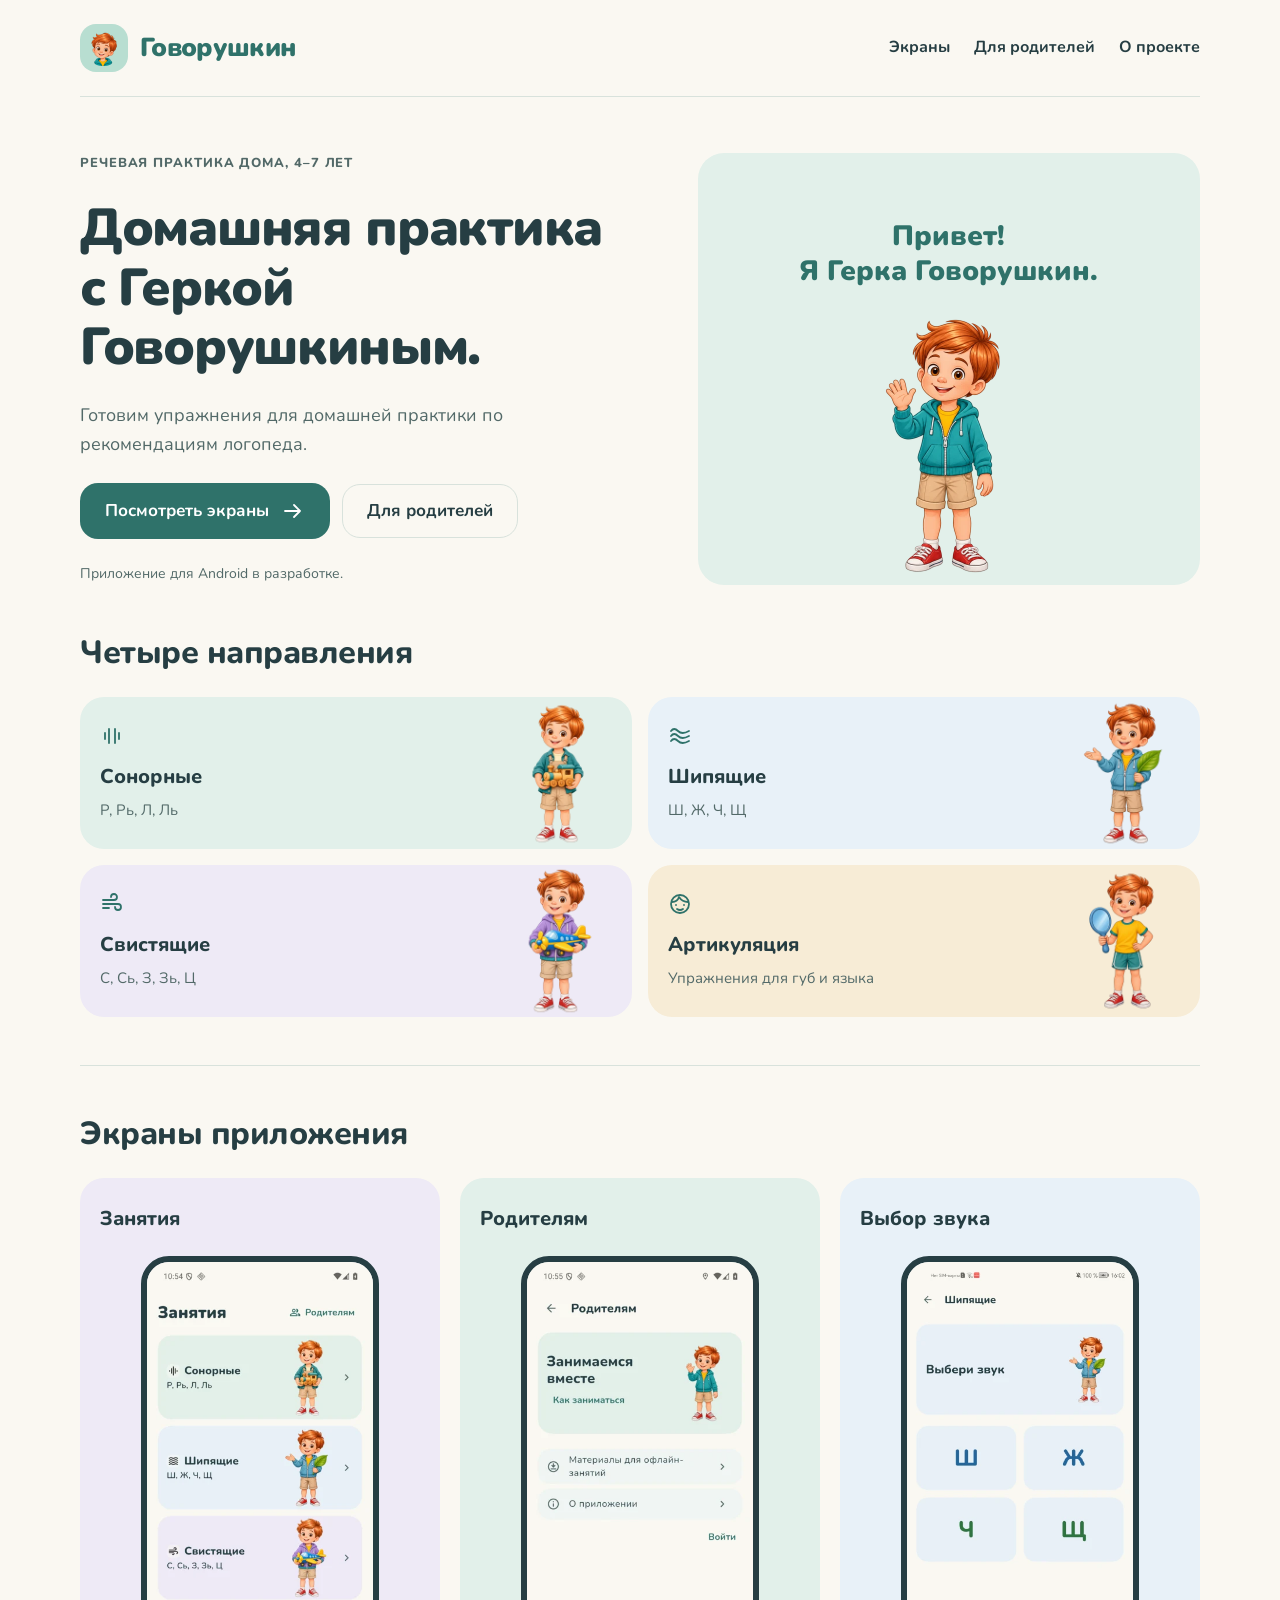
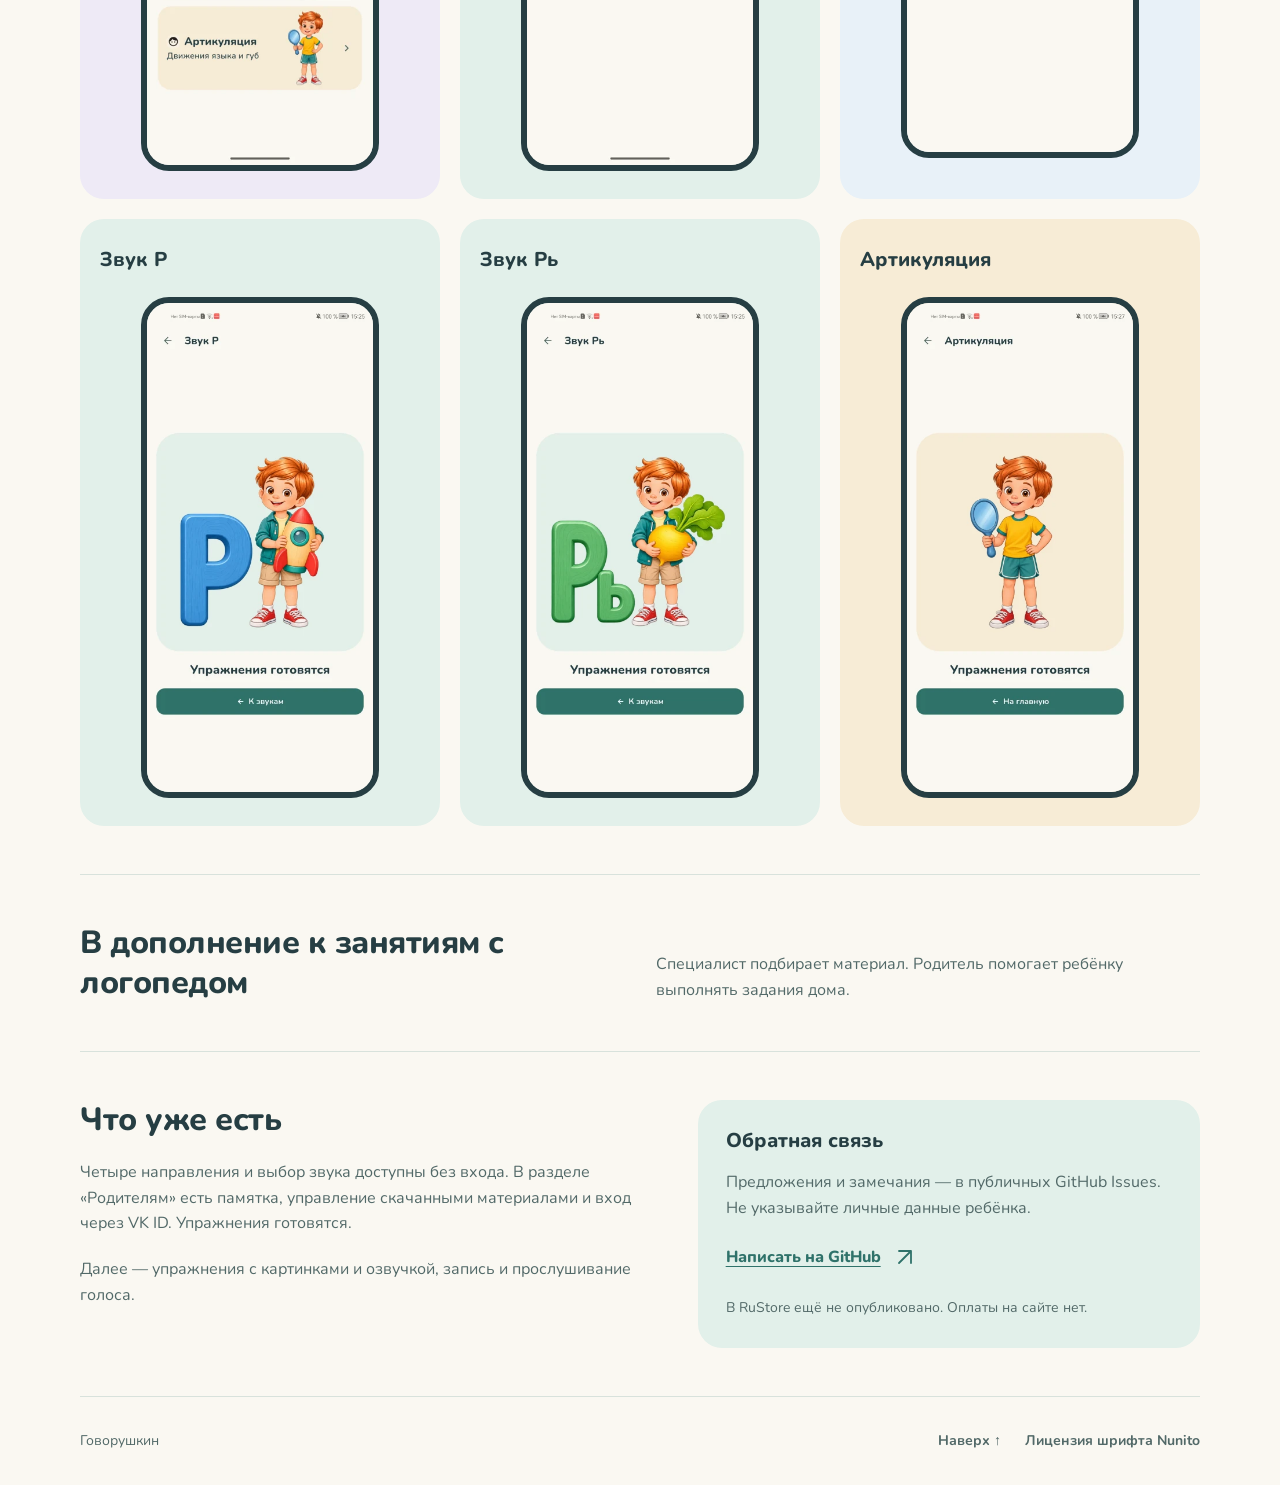
==== commit dd4fe9b9: "docs: show the guest start and parents screen" ====
--- a/public/index.html
+++ b/public/index.html
@@ -12,7 +12,7 @@
     <meta property="og:type" content="website">
     <meta property="og:locale" content="ru_RU">
     <meta property="og:title" content="Говорушкин — домашняя речевая практика">
-    <meta property="og:description" content="Приложение для домашней речевой практики детей 4–7 лет. Вход родителя, знакомство с Геркой Говорушкиным и четыре направления занятий.">
+    <meta property="og:description" content="Приложение для домашней речевой практики детей 4–7 лет. Четыре направления занятий без входа и раздел для родителей.">
     <meta property="og:url" content="https://4ictota.github.io/govorushkin/">
     <meta property="og:image" content="https://4ictota.github.io/govorushkin/assets/icon.png">
     <meta property="og:image:width" content="192">
@@ -54,7 +54,7 @@
             <img src="./assets/hero.webp" alt="Герка Говорушкин приветственно машет рукой" width="360" height="360" fetchpriority="high">
           </figure>
         </section>
-        <section class="directions" aria-labelledby="directions-title">
+        <section aria-labelledby="directions-title">
           <h2 id="directions-title">Четыре направления</h2>
           <div class="category-grid">
             <article class="category sonorants">
@@ -90,13 +90,13 @@
         <section class="screens section" id="screens" aria-labelledby="screens-title">
           <h2 id="screens-title">Экраны приложения</h2>
           <div class="screen-grid">
-            <figure class="screen-card sonorants">
-              <figcaption><h3>Вход</h3></figcaption>
-              <div class="phone"><img src="./assets/screens/login.webp" alt="Экран входа с приветствием Герки и тремя кнопками: ВКонтакте, Mail и Одноклассники" width="390" height="694" loading="lazy" decoding="async"></div>
-            </figure>
             <figure class="screen-card whistling">
               <figcaption><h3>Занятия</h3></figcaption>
-              <div class="phone"><img src="./assets/screens/home.webp" alt="Экран Занятия с четырьмя направлениями и кнопкой Для взрослых" width="390" height="845" loading="lazy" decoding="async"></div>
+              <div class="phone"><img src="./assets/screens/home.webp" alt="Стартовый экран Занятия с четырьмя направлениями и кнопкой Родителям" width="390" height="867" loading="lazy" decoding="async"></div>
+            </figure>
+            <figure class="screen-card sonorants">
+              <figcaption><h3>Родителям</h3></figcaption>
+              <div class="phone"><img src="./assets/screens/parents.webp" alt="Раздел Родителям с Геркой, памяткой, материалами для офлайна и кнопкой входа" width="390" height="867" loading="lazy" decoding="async"></div>
             </figure>
             <figure class="screen-card sibilants">
               <figcaption><h3>Выбор звука</h3></figcaption>
@@ -116,7 +116,7 @@
             </figure>
           </div>
         </section>
-        <section class="parents section" id="parents" aria-labelledby="parents-title">
+        <section class="section" id="parents" aria-labelledby="parents-title">
           <div class="section-heading">
             <h2 id="parents-title">В дополнение к занятиям с логопедом</h2>
             <p>Специалист подбирает материал. Родитель помогает ребёнку выполнять задания дома.</p>
@@ -125,7 +125,7 @@
         <section class="about section" id="about" aria-labelledby="about-title">
           <div class="about-copy">
             <h2 id="about-title">Что уже есть</h2>
-            <p>На экране входа доступны ВКонтакте, Mail и Одноклассники. После входа открываются четыре направления и выбор звука. Упражнения готовятся.</p>
+            <p>Четыре направления и выбор звука доступны без входа. В разделе «Родителям» есть памятка, управление скачанными материалами и вход через VK ID. Упражнения готовятся.</p>
             <p>Далее — упражнения с картинками и озвучкой, запись и прослушивание голоса.</p>
           </div>
           <div class="project-note" id="contact">
--- a/public/styles.css
+++ b/public/styles.css
@@ -105,7 +105,7 @@
 .license-page pre { white-space: pre-wrap; overflow-wrap: anywhere; font: inherit; font-size: .9375rem; color: var(--muted); max-width: 52rem; }
 
 @media (max-width: 60rem) {
-  .category-grid, .screen-grid { grid-template-columns: repeat(2, minmax(0, 1fr)); }
+  .screen-grid { grid-template-columns: repeat(2, minmax(0, 1fr)); }
   .hero { gap: 28px; }
   .actions { align-items: stretch; }
   .screen-card { padding: 24px 16px; }
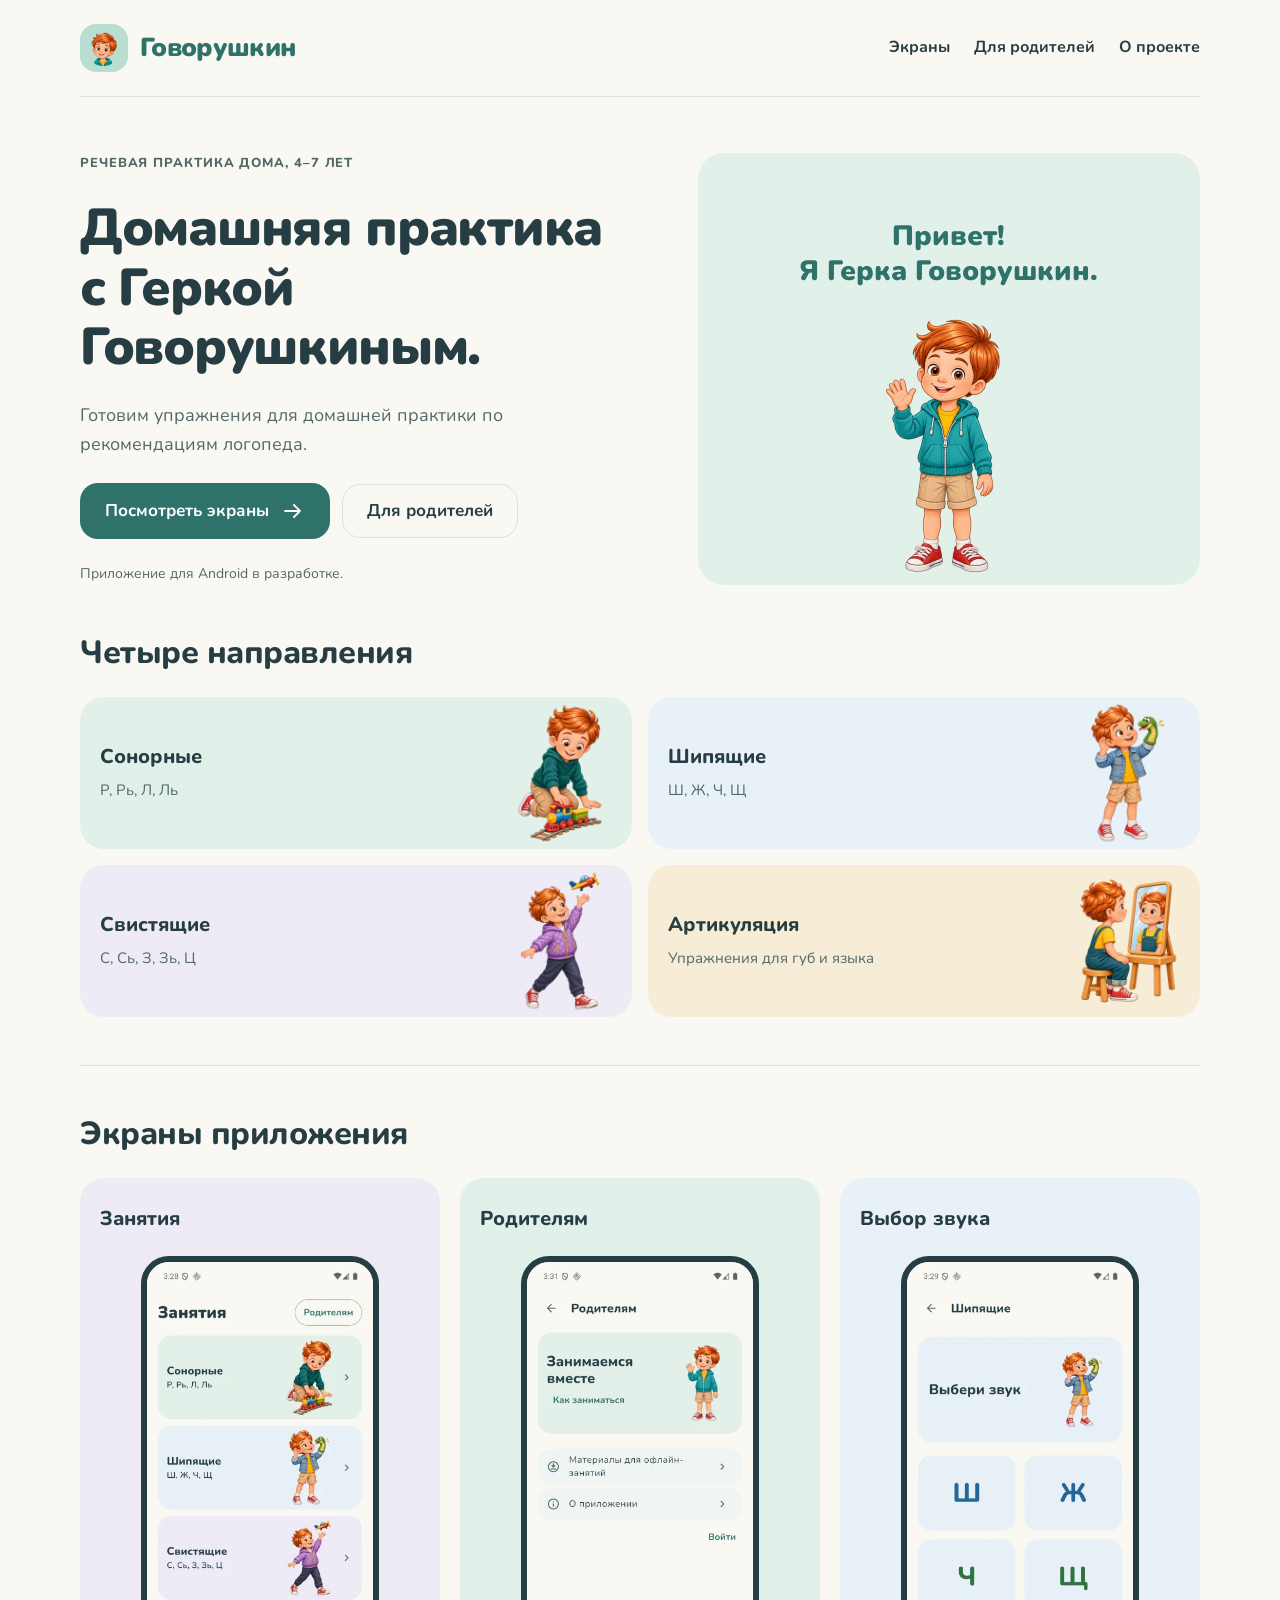
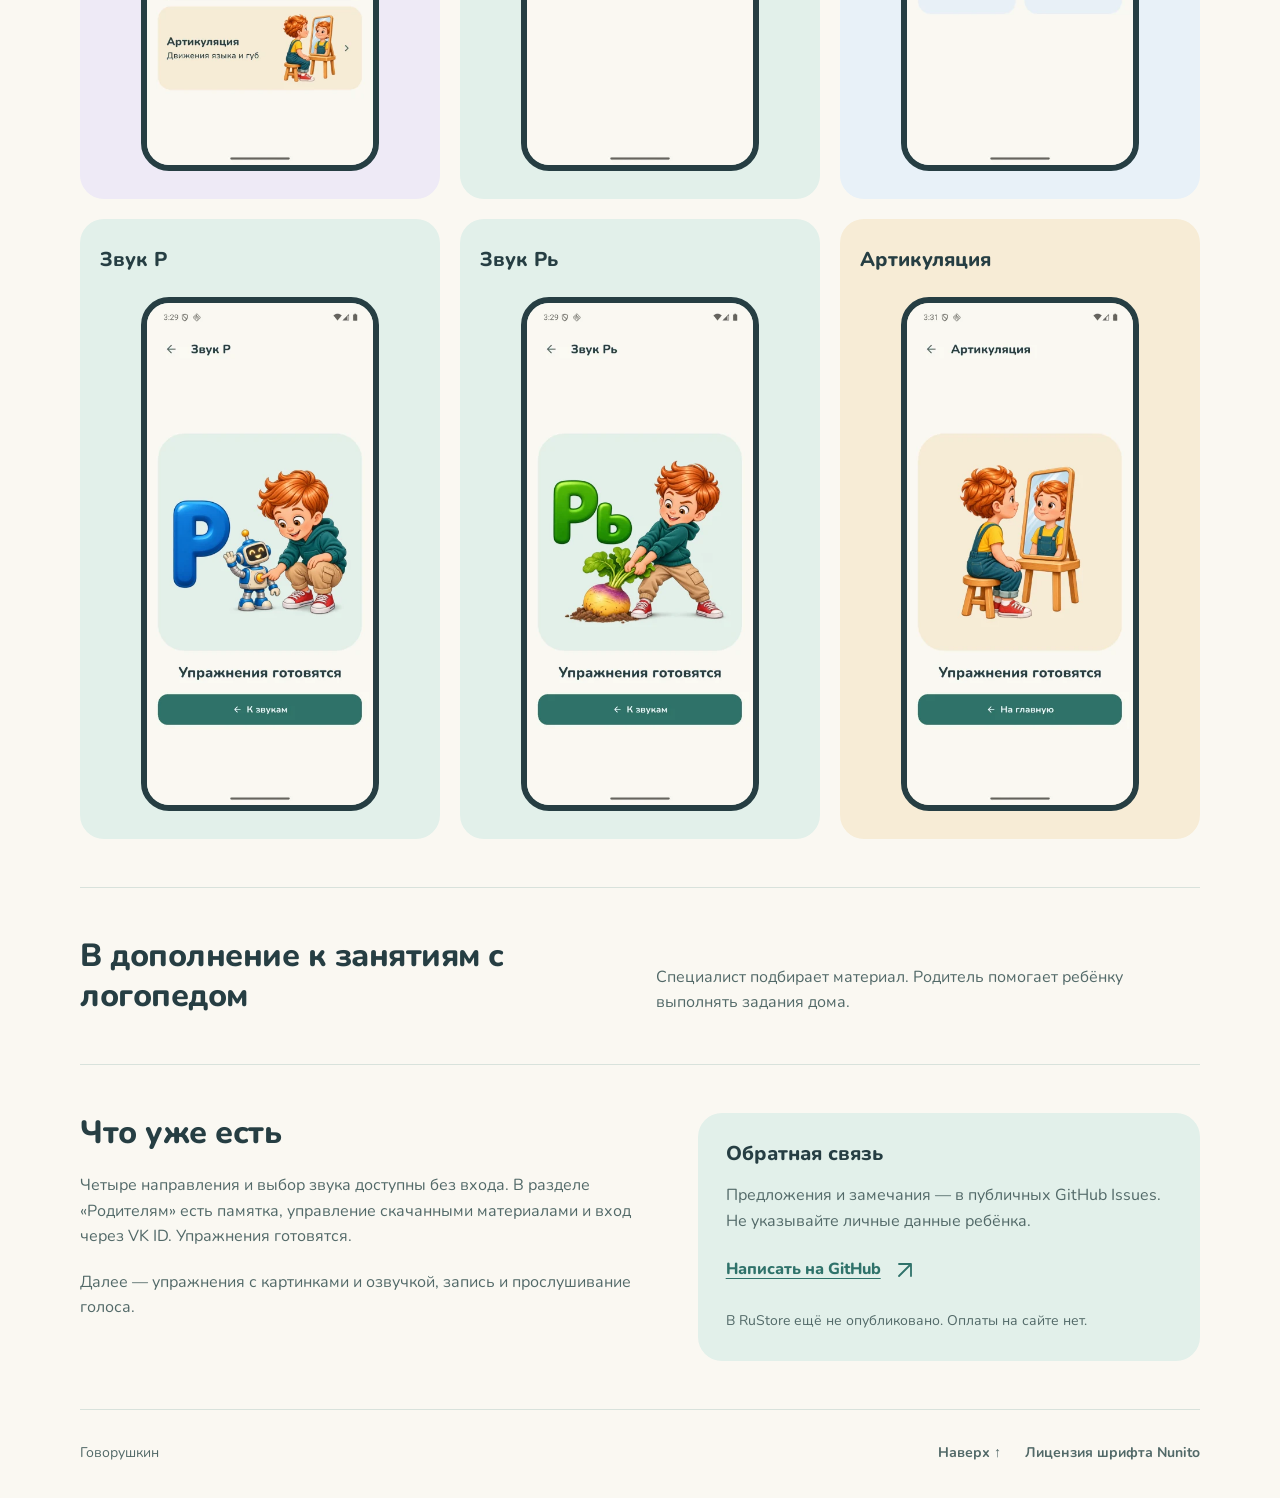
==== commit c1fb7642: "docs: refresh Android gallery and direction artwork" ====
--- a/public/index.html
+++ b/public/index.html
@@ -59,28 +59,24 @@
           <div class="category-grid">
             <article class="category sonorants">
               <div class="category-copy">
-                <svg viewBox="0 0 24 24" aria-hidden="true"><path d="M5 9v6m4-10v14m6-14v14m4-10v6"/></svg>
                 <h3>Сонорные</h3><p>Р, Рь, Л, Ль</p>
               </div>
               <img class="category-hero" src="./assets/directions/sonorants.webp" alt="" width="104" height="152" loading="lazy" decoding="async">
             </article>
             <article class="category sibilants">
               <div class="category-copy">
-                <svg viewBox="0 0 24 24" aria-hidden="true"><path d="M3 7q3-4 7 0t11 0M3 12q3-4 7 0t11 0M3 17q3-4 7 0t11 0"/></svg>
                 <h3>Шипящие</h3><p>Ш, Ж, Ч, Щ</p>
               </div>
               <img class="category-hero" src="./assets/directions/sibilants.webp" alt="" width="104" height="152" loading="lazy" decoding="async">
             </article>
             <article class="category whistling">
               <div class="category-copy">
-                <svg viewBox="0 0 24 24" aria-hidden="true"><path d="M3 8h11a3 3 0 1 0-3-3M3 12h15a3 3 0 1 1-3 3M3 16h6"/></svg>
                 <h3>Свистящие</h3><p>С, Сь, З, Зь, Ц</p>
               </div>
               <img class="category-hero" src="./assets/directions/whistling.webp" alt="" width="104" height="152" loading="lazy" decoding="async">
             </article>
             <article class="category articulation">
               <div class="category-copy">
-                <svg viewBox="0 0 24 24" aria-hidden="true"><circle cx="12" cy="12" r="9"/><path d="M4 10c4 0 6-2 7-5 2 3 5 5 9 5M8 13h.01M16 13h.01M9 17q3 2 6 0"/></svg>
                 <h3>Артикуляция</h3><p>Упражнения для губ и языка</p>
               </div>
               <img class="category-hero" src="./assets/directions/articulation.webp" alt="" width="104" height="152" loading="lazy" decoding="async">
@@ -100,19 +96,19 @@
             </figure>
             <figure class="screen-card sibilants">
               <figcaption><h3>Выбор звука</h3></figcaption>
-              <div class="phone"><img src="./assets/screens/selection.webp" alt="Выбор шипящих: Ш и Ж синие, Ч и Щ зелёные" width="390" height="845" loading="lazy" decoding="async"></div>
+              <div class="phone"><img src="./assets/screens/selection.webp" alt="Выбор шипящих: Ш и Ж синие, Ч и Щ зелёные" width="390" height="867" loading="lazy" decoding="async"></div>
             </figure>
             <figure class="screen-card sonorants">
               <figcaption><h3>Звук Р</h3></figcaption>
-              <div class="phone"><img src="./assets/screens/sound.webp" alt="Звук Р: Герка с синей буквой Р и игрушечной ракетой, упражнения готовятся" width="390" height="845" loading="lazy" decoding="async"></div>
+              <div class="phone"><img src="./assets/screens/sound.webp" alt="Звук Р: Герка нажимает кнопку на игрушечном роботе рядом с синей буквой Р" width="390" height="867" loading="lazy" decoding="async"></div>
             </figure>
             <figure class="screen-card sonorants">
               <figcaption><h3>Звук Рь</h3></figcaption>
-              <div class="phone"><img src="./assets/screens/soft-sound.webp" alt="Звук Рь: Герка с зелёной буквой Рь и репкой, упражнения готовятся" width="390" height="845" loading="lazy" decoding="async"></div>
+              <div class="phone"><img src="./assets/screens/soft-sound.webp" alt="Звук Рь: Герка тянет репку за ботву рядом с зелёным обозначением Рь" width="390" height="867" loading="lazy" decoding="async"></div>
             </figure>
             <figure class="screen-card articulation">
               <figcaption><h3>Артикуляция</h3></figcaption>
-              <div class="phone"><img src="./assets/screens/articulation.webp" alt="Раздел Артикуляция: Герка Говорушкин с зеркалом и надпись Упражнения готовятся" width="390" height="845" loading="lazy" decoding="async"></div>
+              <div class="phone"><img src="./assets/screens/articulation.webp" alt="Раздел Артикуляция: Герка сидит перед зеркалом, упражнения готовятся" width="390" height="867" loading="lazy" decoding="async"></div>
             </figure>
           </div>
         </section>
--- a/public/styles.css
+++ b/public/styles.css
@@ -79,7 +79,6 @@
 .category-copy { flex: 1 1 10rem; min-width: 0; padding-block: 24px; }
 .category-copy > * + * { margin-top: 8px; }
 .category .category-hero { width: 104px; height: 152px; object-fit: cover; flex: 0 0 104px; margin-left: auto; }
-.category svg { color: var(--primary); }
 .category p { font-size: .9375rem; }
 .sonorants { background: var(--mint); }
 .sibilants { background: var(--blue); }
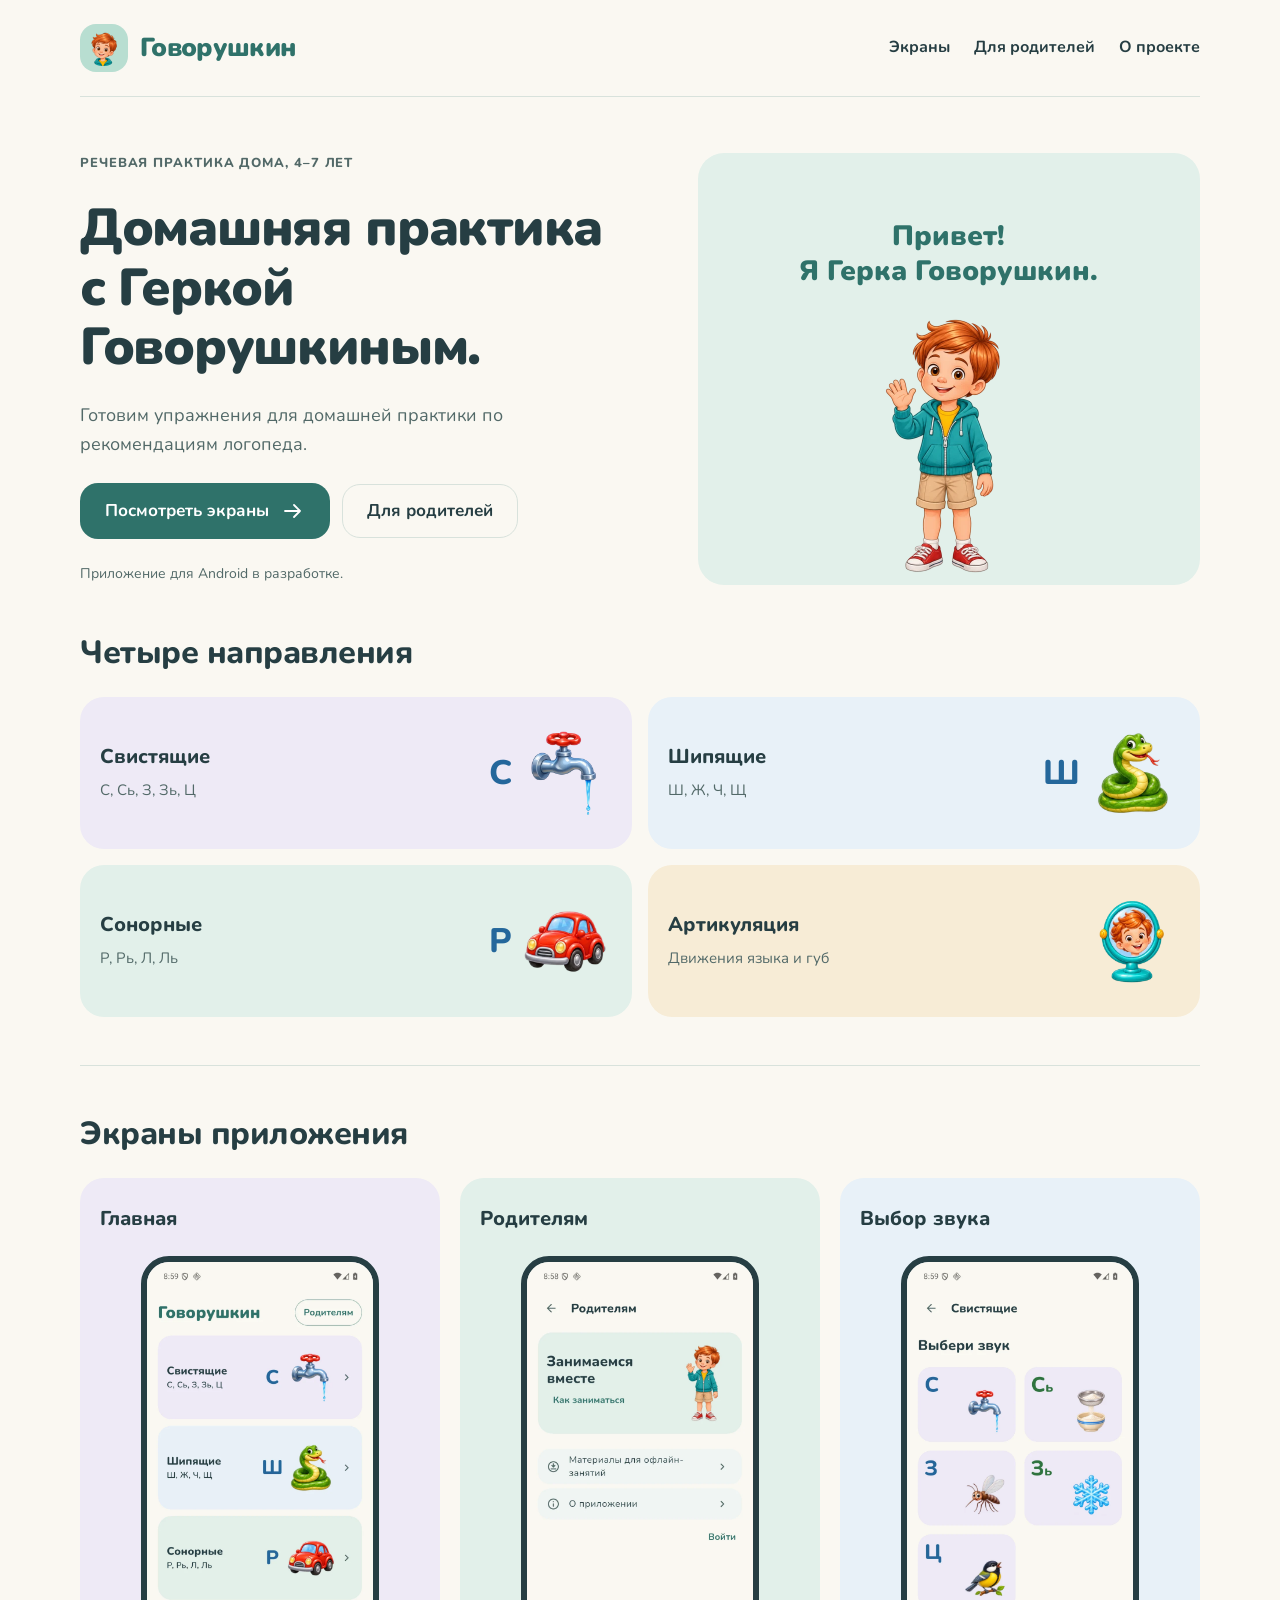
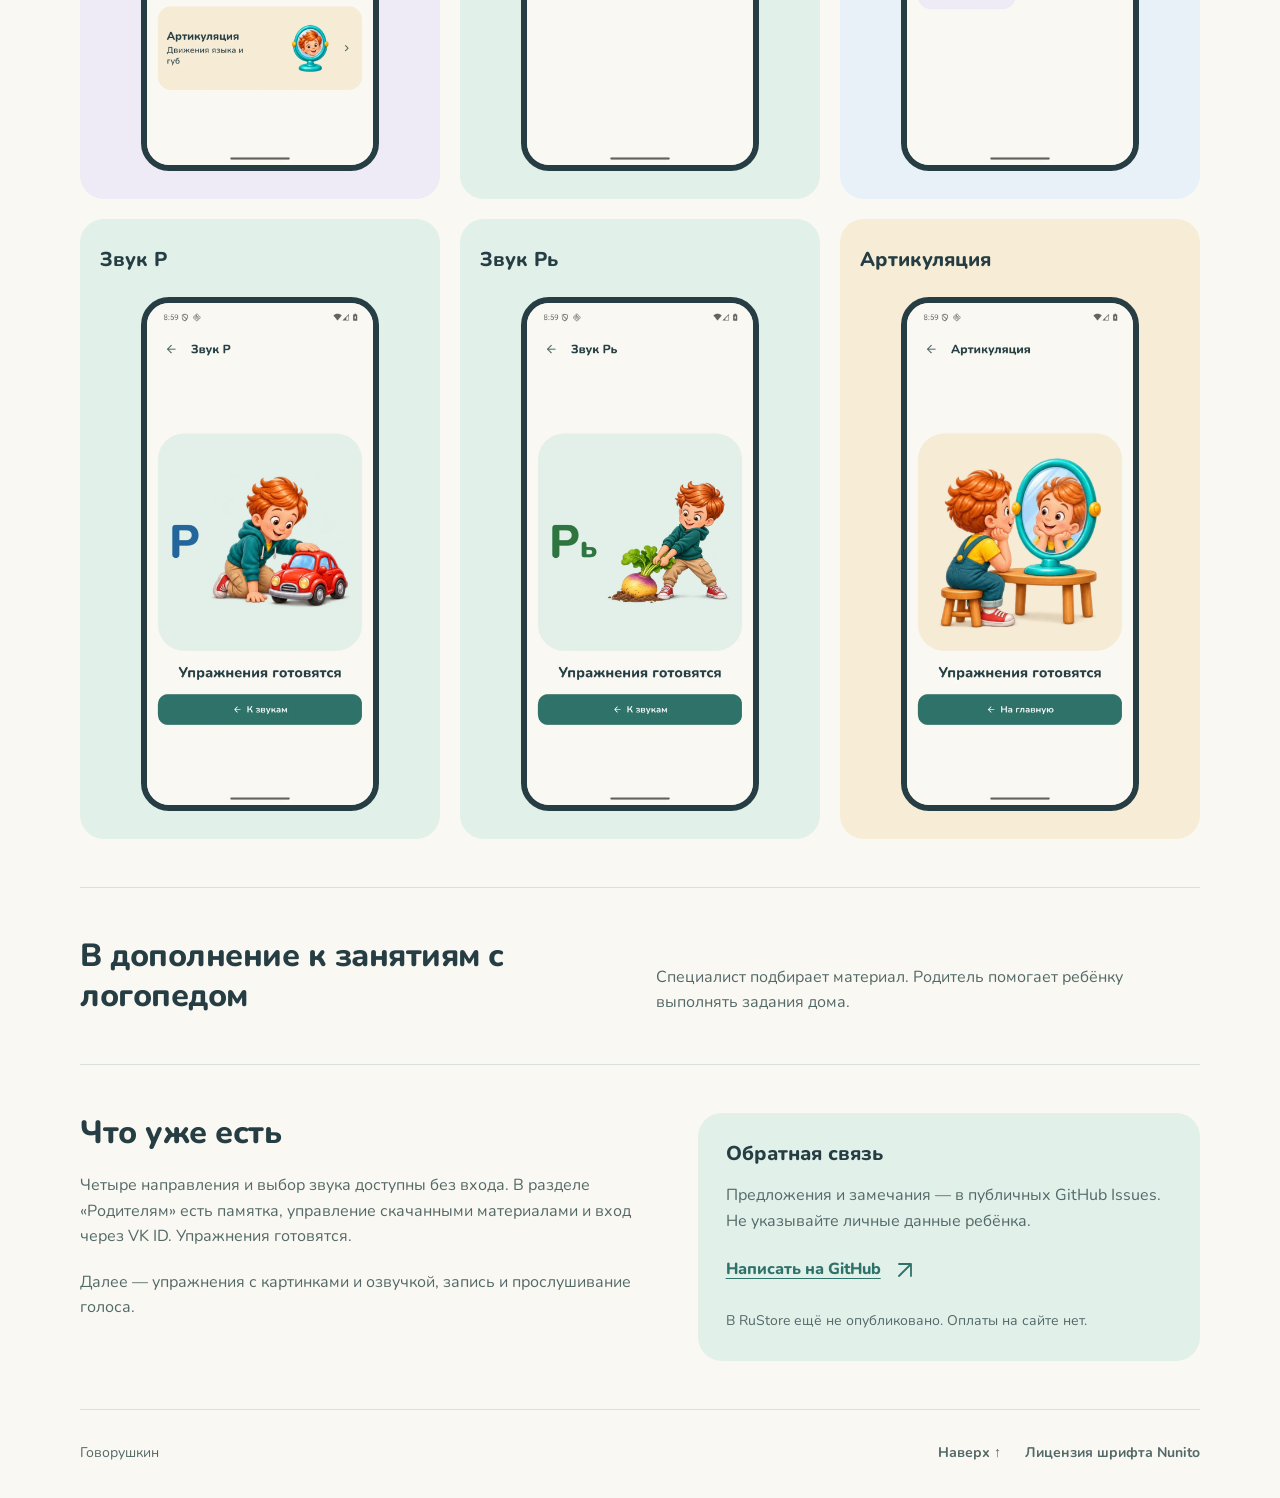
==== commit 60d699f8: "feat: refresh the app screens and direction artwork" ====
--- a/public/index.html
+++ b/public/index.html
@@ -57,29 +57,40 @@
         <section aria-labelledby="directions-title">
           <h2 id="directions-title">Четыре направления</h2>
           <div class="category-grid">
-            <article class="category sonorants">
+            <article class="category whistling">
               <div class="category-copy">
-                <h3>Сонорные</h3><p>Р, Рь, Л, Ль</p>
+                <h3>Свистящие</h3><p>С, Сь, З, Зь, Ц</p>
               </div>
-              <img class="category-hero" src="./assets/directions/sonorants.webp" alt="" width="104" height="152" loading="lazy" decoding="async">
+              <div class="category-visual" aria-hidden="true">
+                <span class="category-letter">С</span>
+                <img src="./assets/directions/whistling.webp" alt="" width="96" height="96" loading="lazy" decoding="async">
+              </div>
             </article>
             <article class="category sibilants">
               <div class="category-copy">
                 <h3>Шипящие</h3><p>Ш, Ж, Ч, Щ</p>
               </div>
-              <img class="category-hero" src="./assets/directions/sibilants.webp" alt="" width="104" height="152" loading="lazy" decoding="async">
+              <div class="category-visual" aria-hidden="true">
+                <span class="category-letter">Ш</span>
+                <img src="./assets/directions/sibilants.webp" alt="" width="96" height="96" loading="lazy" decoding="async">
+              </div>
             </article>
-            <article class="category whistling">
+            <article class="category sonorants">
               <div class="category-copy">
-                <h3>Свистящие</h3><p>С, Сь, З, Зь, Ц</p>
+                <h3>Сонорные</h3><p>Р, Рь, Л, Ль</p>
               </div>
-              <img class="category-hero" src="./assets/directions/whistling.webp" alt="" width="104" height="152" loading="lazy" decoding="async">
+              <div class="category-visual" aria-hidden="true">
+                <span class="category-letter">Р</span>
+                <img src="./assets/directions/sonorants.webp" alt="" width="96" height="96" loading="lazy" decoding="async">
+              </div>
             </article>
             <article class="category articulation">
               <div class="category-copy">
-                <h3>Артикуляция</h3><p>Упражнения для губ и языка</p>
+                <h3>Артикуляция</h3><p>Движения языка и губ</p>
               </div>
-              <img class="category-hero" src="./assets/directions/articulation.webp" alt="" width="104" height="152" loading="lazy" decoding="async">
+              <div class="category-visual" aria-hidden="true">
+                <img src="./assets/directions/articulation.webp" alt="" width="96" height="96" loading="lazy" decoding="async">
+              </div>
             </article>
           </div>
         </section>
@@ -87,8 +98,8 @@
           <h2 id="screens-title">Экраны приложения</h2>
           <div class="screen-grid">
             <figure class="screen-card whistling">
-              <figcaption><h3>Занятия</h3></figcaption>
-              <div class="phone"><img src="./assets/screens/home.webp" alt="Стартовый экран Занятия с четырьмя направлениями и кнопкой Родителям" width="390" height="867" loading="lazy" decoding="async"></div>
+              <figcaption><h3>Главная</h3></figcaption>
+              <div class="phone"><img src="./assets/screens/home.webp" alt="Главная «Говорушкин» с четырьмя одинаковыми карточками и кнопкой «Родителям»" width="390" height="867" loading="lazy" decoding="async"></div>
             </figure>
             <figure class="screen-card sonorants">
               <figcaption><h3>Родителям</h3></figcaption>
@@ -96,19 +107,19 @@
             </figure>
             <figure class="screen-card sibilants">
               <figcaption><h3>Выбор звука</h3></figcaption>
-              <div class="phone"><img src="./assets/screens/selection.webp" alt="Выбор шипящих: Ш и Ж синие, Ч и Щ зелёные" width="390" height="867" loading="lazy" decoding="async"></div>
+              <div class="phone"><img src="./assets/screens/selection.webp" alt="Пять свистящих звуков: кран с водой, сито, комарик, снежинка и синичка" width="390" height="867" loading="lazy" decoding="async"></div>
             </figure>
             <figure class="screen-card sonorants">
               <figcaption><h3>Звук Р</h3></figcaption>
-              <div class="phone"><img src="./assets/screens/sound.webp" alt="Звук Р: Герка нажимает кнопку на игрушечном роботе рядом с синей буквой Р" width="390" height="867" loading="lazy" decoding="async"></div>
+              <div class="phone"><img src="./assets/screens/sound.webp" alt="Герка толкает красную игрушечную машинку рядом с синей буквой Р" width="390" height="867" loading="lazy" decoding="async"></div>
             </figure>
             <figure class="screen-card sonorants">
               <figcaption><h3>Звук Рь</h3></figcaption>
-              <div class="phone"><img src="./assets/screens/soft-sound.webp" alt="Звук Рь: Герка тянет репку за ботву рядом с зелёным обозначением Рь" width="390" height="867" loading="lazy" decoding="async"></div>
+              <div class="phone"><img src="./assets/screens/soft-sound.webp" alt="Герка тянет репку за ботву рядом с зелёным обозначением Рь" width="390" height="867" loading="lazy" decoding="async"></div>
             </figure>
             <figure class="screen-card articulation">
               <figcaption><h3>Артикуляция</h3></figcaption>
-              <div class="phone"><img src="./assets/screens/articulation.webp" alt="Раздел Артикуляция: Герка сидит перед зеркалом, упражнения готовятся" width="390" height="867" loading="lazy" decoding="async"></div>
+              <div class="phone"><img src="./assets/screens/articulation.webp" alt="Герка улыбается своему отражению в бирюзовом зеркальце, упражнения готовятся" width="390" height="867" loading="lazy" decoding="async"></div>
             </figure>
           </div>
         </section>
--- a/public/styles.css
+++ b/public/styles.css
@@ -13,6 +13,7 @@
   --muted: #526968;
   --primary: #2f726a;
   --on-primary: #fff;
+  --sound: #24679b;
   --mint: #e2f0ea;
   --blue: #e8f1f8;
   --lilac: #eeeaf6;
@@ -31,6 +32,7 @@
     --muted: #bdcfc7;
     --primary: #98d5c8;
     --on-primary: #173d37;
+    --sound: #8fc7f2;
     --mint: #28443c;
     --blue: #293d4b;
     --lilac: #3a344b;
@@ -74,11 +76,13 @@
 .character { display: flex; flex-direction: column; align-items: center; justify-content: flex-end; align-self: stretch; background: var(--mint); border-radius: 26px; padding: 28px 20px 0; min-width: 0; }
 .character figcaption { color: var(--primary); text-align: center; font-size: clamp(1.375rem, 2.5vw, 1.75rem); font-weight: 900; line-height: 1.25; }
 .character img { width: min(100%, 280px); margin-top: 16px; }
-.category-grid { display: grid; grid-template-columns: repeat(2, minmax(0, 1fr)); gap: 16px; margin-top: 24px; }
-.category { display: flex; flex-wrap: wrap; align-items: center; gap: 16px; padding: 0 20px; border-radius: var(--card-radius); min-width: 0; min-height: 152px; }
-.category-copy { flex: 1 1 10rem; min-width: 0; padding-block: 24px; }
+.category-grid { display: grid; grid-template-columns: repeat(2, minmax(0, 1fr)); grid-auto-rows: 1fr; gap: 16px; margin-top: 24px; }
+.category { display: flex; flex-wrap: wrap; align-items: center; gap: 12px; padding: 16px 20px; border-radius: var(--card-radius); min-width: 0; min-height: 152px; }
+.category-copy { flex: 1 1 9rem; min-width: 0; }
 .category-copy > * + * { margin-top: 8px; }
-.category .category-hero { width: 104px; height: 152px; object-fit: cover; flex: 0 0 104px; margin-left: auto; }
+.category-visual { display: flex; align-items: center; gap: 4px; margin-inline-start: auto; }
+.category-visual img { width: 96px; height: 96px; object-fit: contain; }
+.category-letter { color: var(--sound); font-size: 2.125rem; font-weight: 800; line-height: 1.08; }
 .category p { font-size: .9375rem; }
 .sonorants { background: var(--mint); }
 .sibilants { background: var(--blue); }
@@ -127,7 +131,7 @@
 }
 
 @media (max-width: 24rem) {
-  .category { padding-inline: 24px; }
+  .category { padding-inline: 12px; }
   .actions { width: 100%; flex-direction: column; }
   .project-note { padding: 24px; }
 }
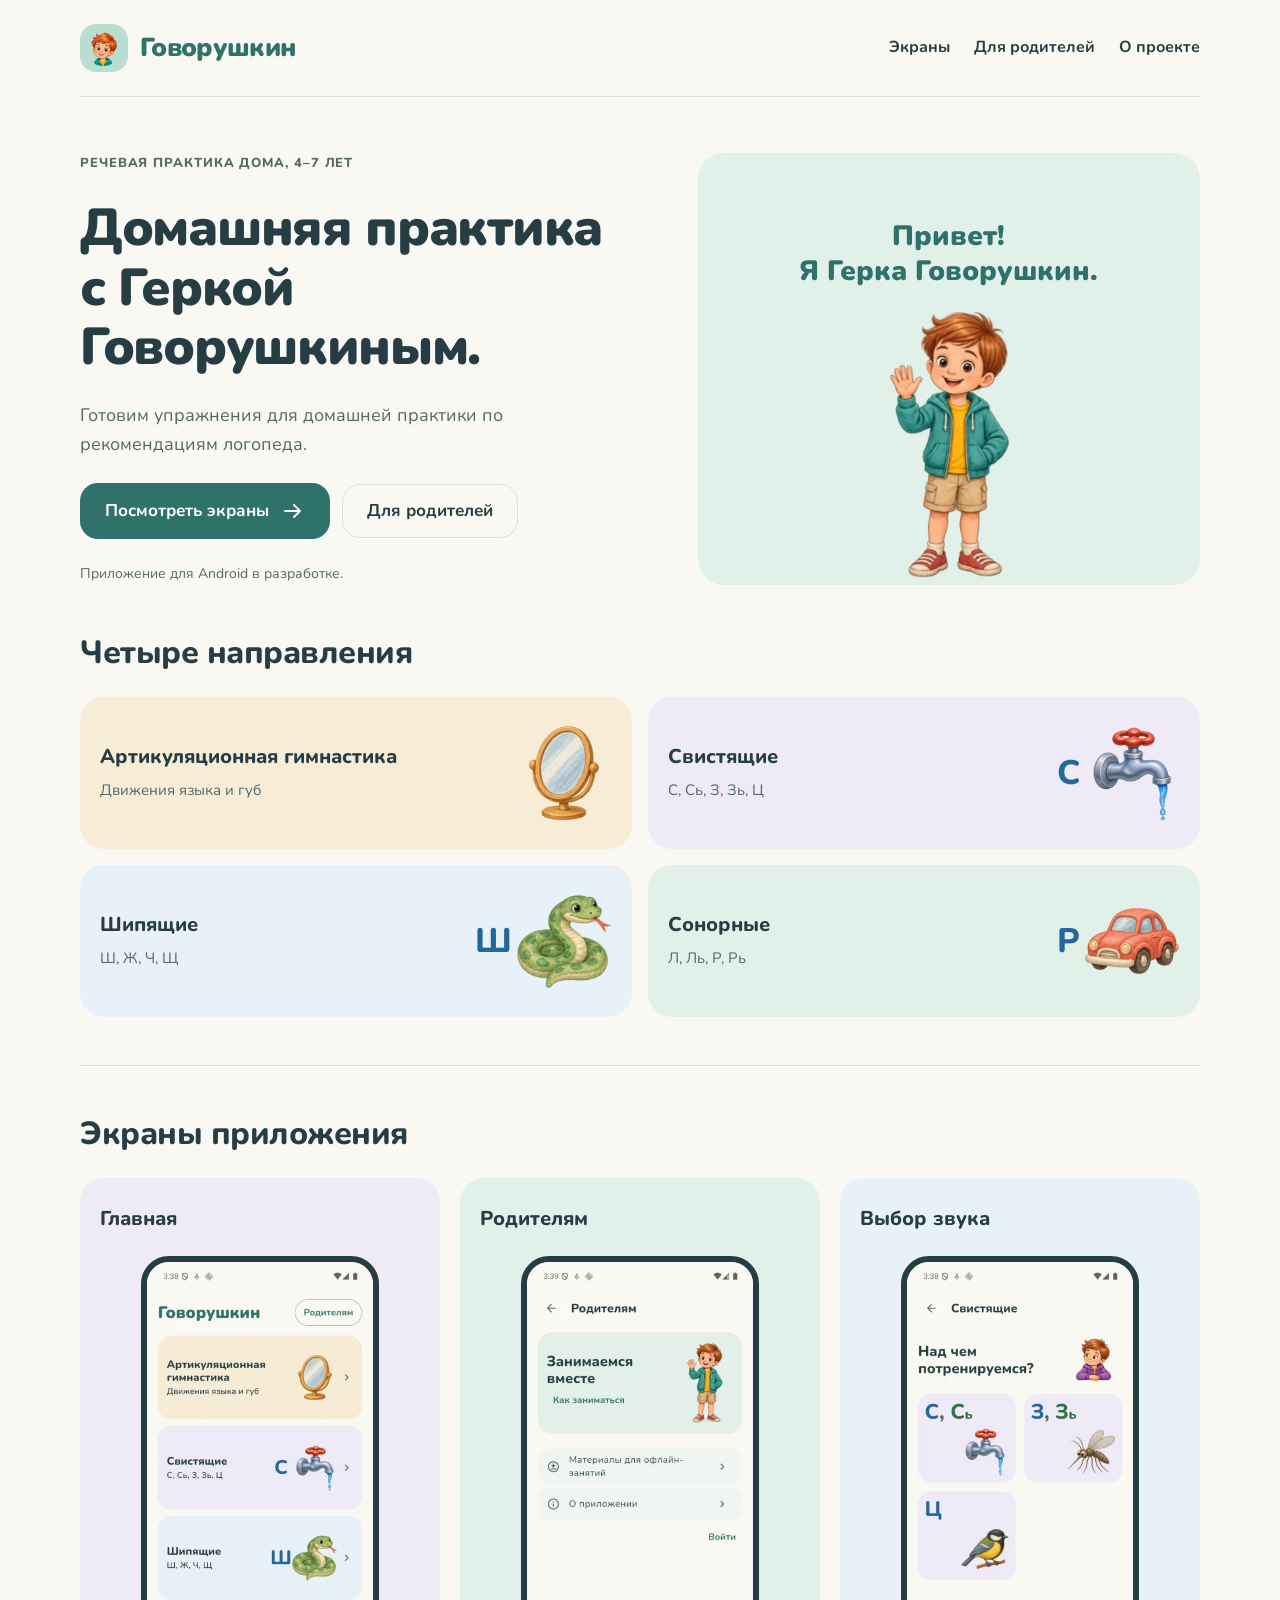
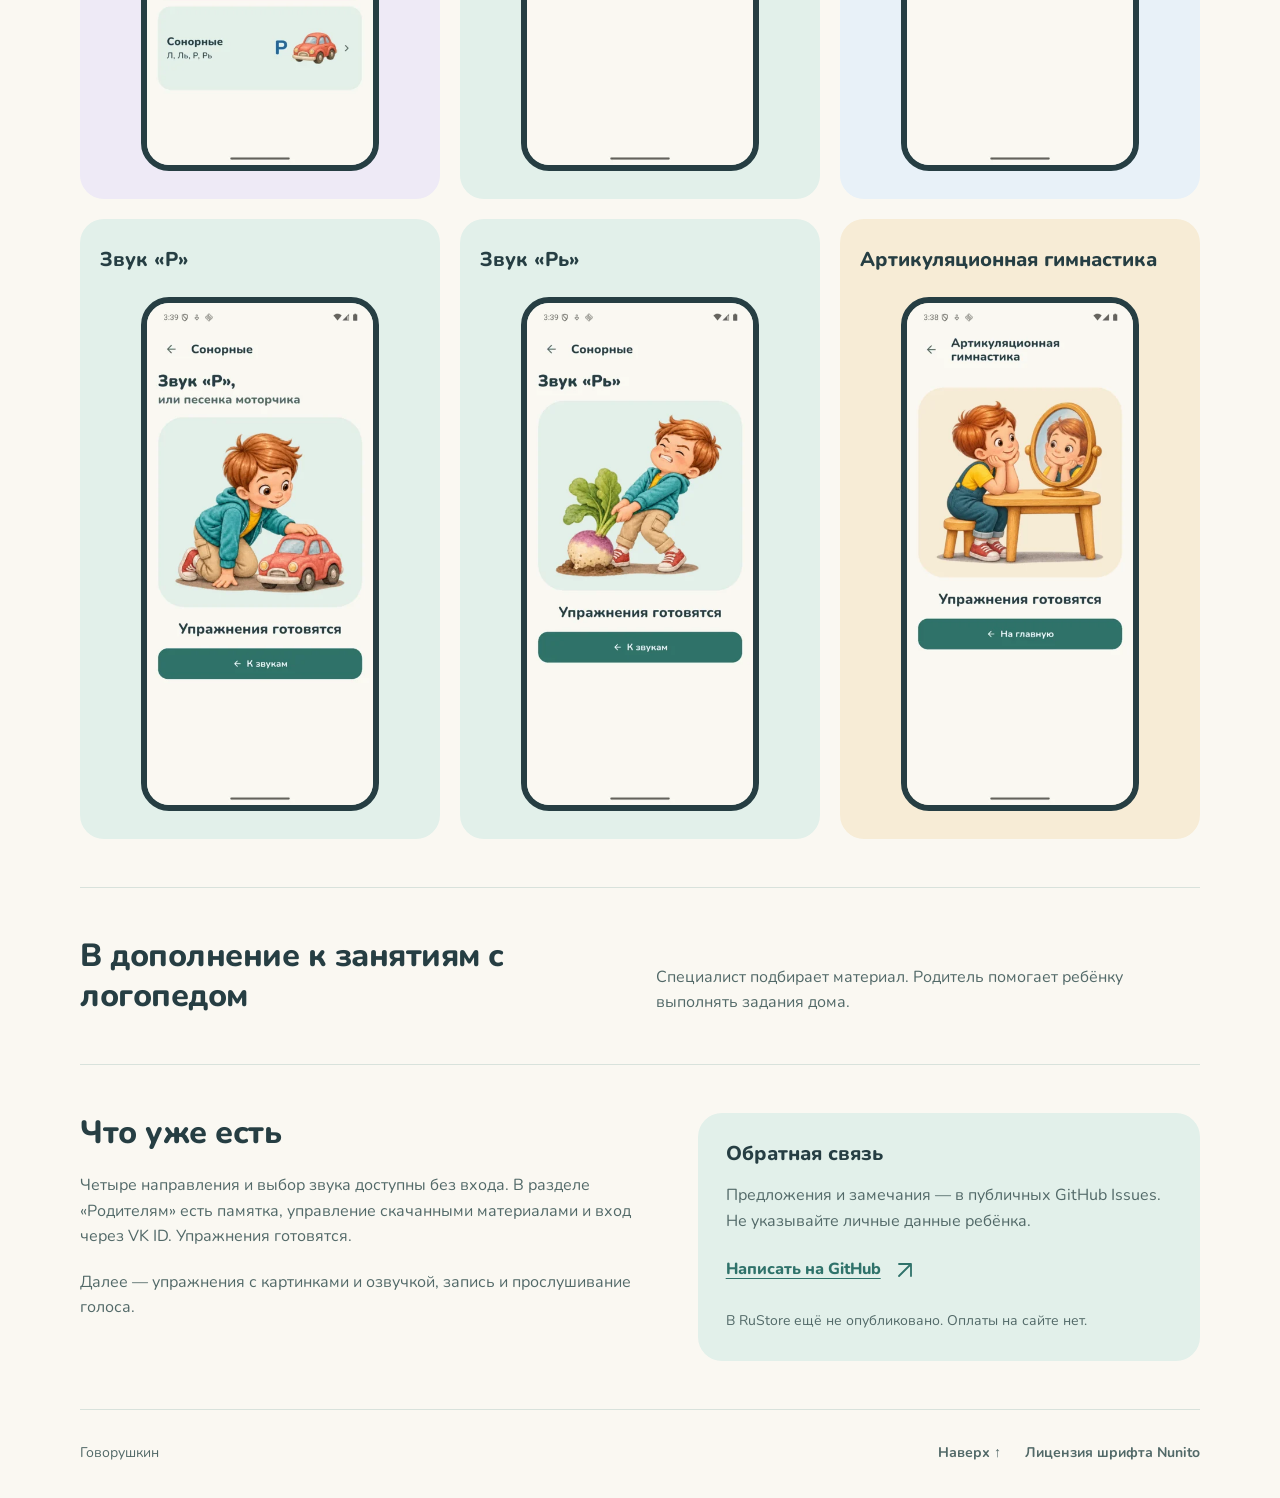
==== commit 2aceffb1: "feat: refresh the Govorushkin screen gallery" ====
--- a/public/index.html
+++ b/public/index.html
@@ -57,6 +57,14 @@
         <section aria-labelledby="directions-title">
           <h2 id="directions-title">Четыре направления</h2>
           <div class="category-grid">
+            <article class="category articulation">
+              <div class="category-copy">
+                <h3>Артикуляционная гимнастика</h3><p>Движения языка и губ</p>
+              </div>
+              <div class="category-visual" aria-hidden="true">
+                <img src="./assets/directions/articulation.webp" alt="" width="96" height="96" loading="lazy" decoding="async">
+              </div>
+            </article>
             <article class="category whistling">
               <div class="category-copy">
                 <h3>Свистящие</h3><p>С, Сь, З, Зь, Ц</p>
@@ -77,19 +85,11 @@
             </article>
             <article class="category sonorants">
               <div class="category-copy">
-                <h3>Сонорные</h3><p>Р, Рь, Л, Ль</p>
+                <h3>Сонорные</h3><p>Л, Ль, Р, Рь</p>
               </div>
               <div class="category-visual" aria-hidden="true">
                 <span class="category-letter">Р</span>
                 <img src="./assets/directions/sonorants.webp" alt="" width="96" height="96" loading="lazy" decoding="async">
-              </div>
-            </article>
-            <article class="category articulation">
-              <div class="category-copy">
-                <h3>Артикуляция</h3><p>Движения языка и губ</p>
-              </div>
-              <div class="category-visual" aria-hidden="true">
-                <img src="./assets/directions/articulation.webp" alt="" width="96" height="96" loading="lazy" decoding="async">
               </div>
             </article>
           </div>
@@ -107,19 +107,19 @@
             </figure>
             <figure class="screen-card sibilants">
               <figcaption><h3>Выбор звука</h3></figcaption>
-              <div class="phone"><img src="./assets/screens/selection.webp" alt="Пять свистящих звуков: кран с водой, сито, комарик, снежинка и синичка" width="390" height="867" loading="lazy" decoding="async"></div>
+              <div class="phone"><img src="./assets/screens/selection.webp" alt="Три кнопки свистящих — С, Сь с краном, З, Зь с комариком и Ц с синицей" width="390" height="867" loading="lazy" decoding="async"></div>
             </figure>
             <figure class="screen-card sonorants">
-              <figcaption><h3>Звук Р</h3></figcaption>
-              <div class="phone"><img src="./assets/screens/sound.webp" alt="Герка толкает красную игрушечную машинку рядом с синей буквой Р" width="390" height="867" loading="lazy" decoding="async"></div>
+              <figcaption><h3>Звук «Р»</h3></figcaption>
+              <div class="phone"><img src="./assets/screens/sound.webp" alt="Герка толкает игрушечную машинку на странице «Песенка моторчика»" width="390" height="867" loading="lazy" decoding="async"></div>
             </figure>
             <figure class="screen-card sonorants">
-              <figcaption><h3>Звук Рь</h3></figcaption>
-              <div class="phone"><img src="./assets/screens/soft-sound.webp" alt="Герка тянет репку за ботву рядом с зелёным обозначением Рь" width="390" height="867" loading="lazy" decoding="async"></div>
+              <figcaption><h3>Звук «Рь»</h3></figcaption>
+              <div class="phone"><img src="./assets/screens/soft-sound.webp" alt="Герка тянет репку за ботву на странице звука Рь" width="390" height="867" loading="lazy" decoding="async"></div>
             </figure>
             <figure class="screen-card articulation">
-              <figcaption><h3>Артикуляция</h3></figcaption>
-              <div class="phone"><img src="./assets/screens/articulation.webp" alt="Герка улыбается своему отражению в бирюзовом зеркальце, упражнения готовятся" width="390" height="867" loading="lazy" decoding="async"></div>
+              <figcaption><h3>Артикуляционная гимнастика</h3></figcaption>
+              <div class="phone"><img src="./assets/screens/articulation.webp" alt="Герка в бирюзовом комбинезоне улыбается своему отражению в деревянном зеркальце" width="390" height="867" loading="lazy" decoding="async"></div>
             </figure>
           </div>
         </section>
